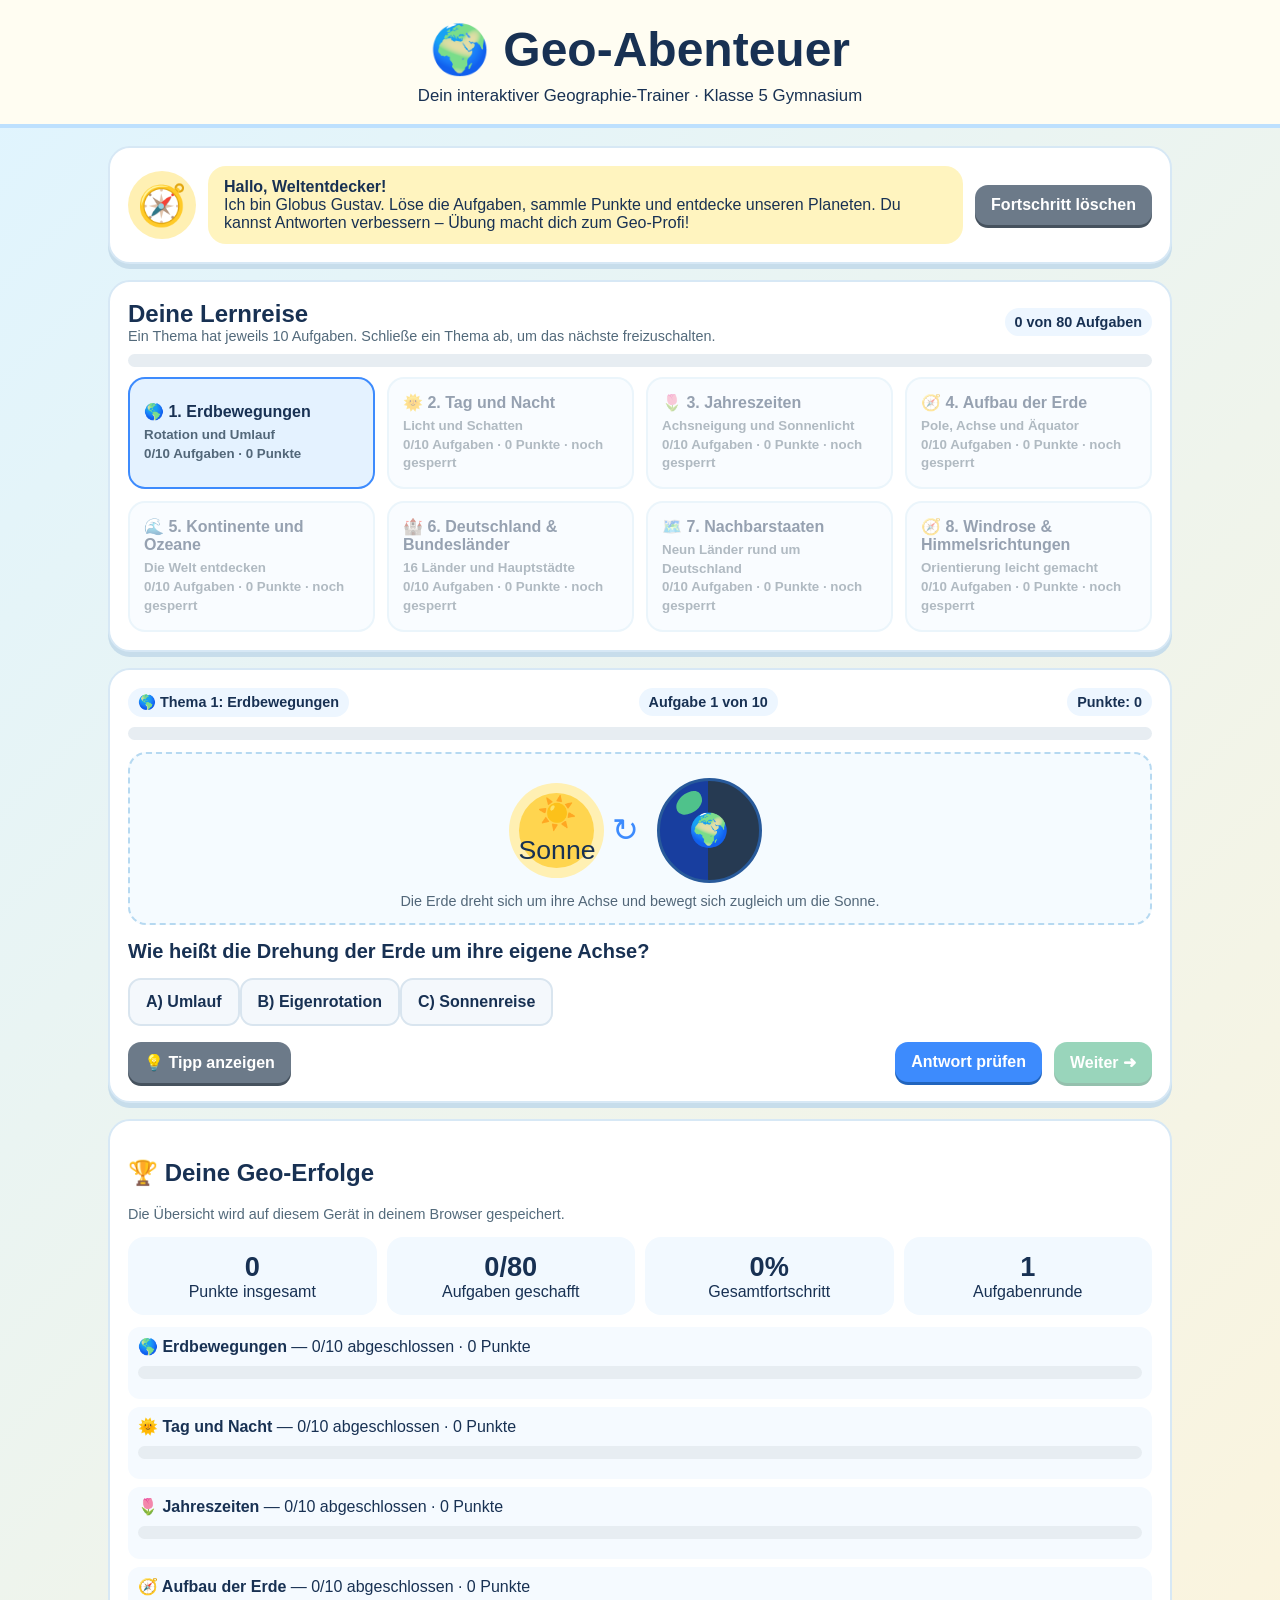
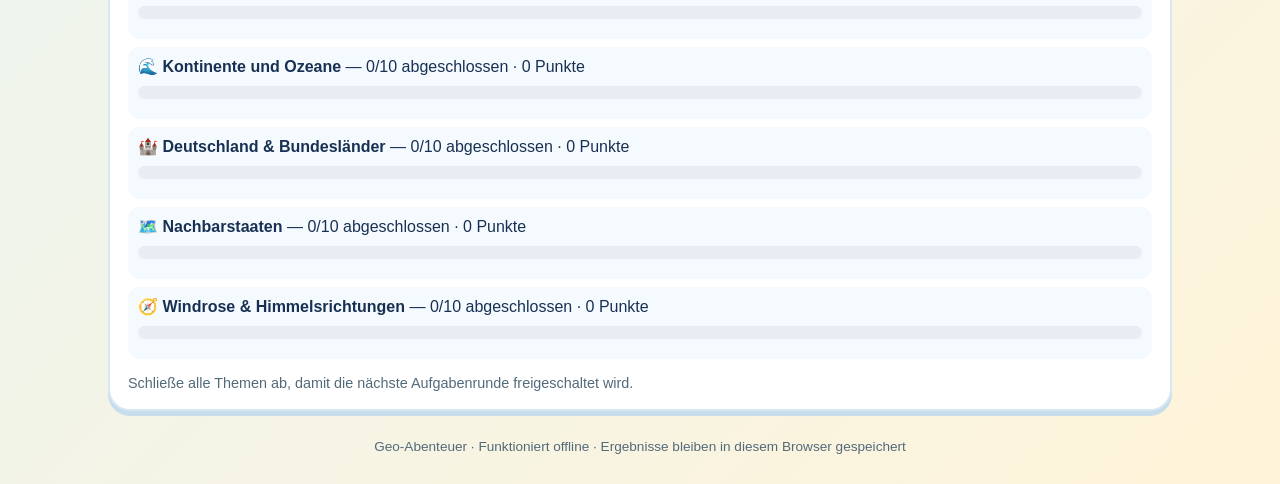
==== index.html @ 1003e249 "Add files via upload" ====
<!DOCTYPE html>
<html lang="de">
<head>
<meta charset="utf-8">
<meta name="viewport" content="width=device-width,initial-scale=1">
<title>Geo-Abenteuer – Klasse 5</title>
<style>
:root{--ink:#183153;--blue:#3d8bfd;--sky:#eaf6ff;--green:#20a46b;--gold:#ffd166;--pink:#ff8fab;--paper:#fffdf6}
*{box-sizing:border-box}body{margin:0;font-family:"Trebuchet MS",Arial,sans-serif;color:var(--ink);background:linear-gradient(135deg,#dff4ff,#fff4d9);min-height:100vh}
header{padding:22px 16px 18px;text-align:center;background:#fffdf2;border-bottom:4px solid #bde0fe}
h1{margin:0;font-size:clamp(1.8rem,4vw,3rem)}header p{margin:8px 0 0;font-size:1.05rem}
.wrap{max-width:1100px;margin:auto;padding:18px}
.panel{background:#fff;border:2px solid #d7e8f5;border-radius:22px;padding:18px;box-shadow:0 5px 0 #c7ddeb;margin-bottom:16px}
.toprow{display:flex;gap:12px;align-items:center;justify-content:space-between;flex-wrap:wrap}
.mascot{font-size:2.5rem;background:#fff0b3;border-radius:50%;width:68px;height:68px;display:grid;place-items:center;flex-shrink:0}
.bubble{background:#fff4bf;border-radius:18px;padding:12px 16px;flex:1;min-width:180px}
button,select,input{font:inherit}button{border:0;border-radius:13px;padding:11px 16px;background:var(--blue);color:white;font-weight:bold;cursor:pointer;box-shadow:0 3px 0 #2164bd;transition:transform .08s}
button:hover{filter:brightness(1.05)}button:active{transform:translateY(2px);box-shadow:0 1px 0 #2164bd}button:disabled{opacity:.45;cursor:not-allowed}
button.secondary{background:#6c7a89;box-shadow:0 3px 0 #46525e}button.green{background:var(--green);box-shadow:0 3px 0 #14764b}button.gold{background:#f2a900;box-shadow:0 3px 0 #b77f00;color:#18243a}
.progressbar{height:13px;background:#e7edf2;border-radius:99px;overflow:hidden;margin:10px 0}.progressbar span{display:block;height:100%;background:linear-gradient(90deg,#22c55e,#8bd450);width:0%;transition:width .25s}
.topics{display:grid;grid-template-columns:repeat(auto-fit,minmax(210px,1fr));gap:12px}
.topic{padding:14px;border-radius:17px;background:#f3faff;border:2px solid #d4eaf8;cursor:pointer;text-align:left;color:var(--ink);box-shadow:none}
.topic.active{border-color:#3d8bfd;background:#e4f2ff}.topic.done{border-color:#55b98a;background:#e9fff3}
.topic strong{display:block;margin-bottom:5px}.topic small{display:block;color:#526779;line-height:1.4}
.quizhead{display:flex;justify-content:space-between;gap:12px;flex-wrap:wrap;align-items:center}
.tag{background:#edf6ff;padding:6px 10px;border-radius:99px;font-size:.9rem;font-weight:bold}
.question{font-size:1.25rem;font-weight:bold;margin:15px 0}
.answers{display:grid;grid-template-columns:repeat(auto-fit,minmax(220px,1fr));gap:10px}
.answer{background:#f4f8fc;border:2px solid #d9e5ef;color:var(--ink);box-shadow:none;text-align:left;min-height:48px}
.answer.chosen{border-color:#3d8bfd;background:#e3f1ff}.answer.correct{border-color:#20a46b;background:#e5fff1}.answer.wrong{border-color:#e76f51;background:#fff0eb}
.feedback{padding:12px 14px;border-radius:14px;margin-top:14px;display:none;line-height:1.45}.feedback.show{display:block}.feedback.good{background:#e6fff0;border:2px solid #8edab0}.feedback.bad{background:#fff0eb;border:2px solid #ffc2b0}
.visual{background:#f5fbff;border:2px dashed #b6d9f1;border-radius:18px;padding:14px;margin:12px 0;text-align:center}
.diagram{display:flex;justify-content:center;align-items:center;gap:18px;flex-wrap:wrap;min-height:125px}
.sun{width:75px;height:75px;border-radius:50%;display:grid;place-items:center;background:#ffd54f;box-shadow:0 0 0 10px #fff0b3;font-size:2rem}
.earth{width:105px;height:105px;border-radius:50%;display:grid;place-items:center;background:linear-gradient(90deg,#183e9f 0 48%,#263a52 49% 100%);color:white;font-size:2rem;position:relative;overflow:hidden;border:3px solid #285a9b}
.earth:after{content:"";position:absolute;left:15px;top:12px;width:28px;height:20px;background:#4fc28b;border-radius:60% 35% 55% 40%;transform:rotate(-25deg)}
.axis{font-size:.9rem;color:#526779}.diagram .arrow{font-size:2rem;color:#3d8bfd}
.windrose{width:210px;height:210px;margin:auto;position:relative;border:3px solid #8bbfe5;border-radius:50%;background:#fff}
.windrose button{position:absolute;width:62px;height:42px;padding:6px;box-shadow:none}.windrose .n{top:4px;left:calc(50% - 31px)}.windrose .s{bottom:4px;left:calc(50% - 31px)}.windrose .e{right:4px;top:calc(50% - 21px)}.windrose .w{left:4px;top:calc(50% - 21px)}.windrose .ne{right:23px;top:24px;background:#f2a900;color:#172a46}.windrose .se{right:23px;bottom:24px;background:#f2a900;color:#172a46}.windrose .sw{left:23px;bottom:24px;background:#f2a900;color:#172a46}.windrose .nw{left:23px;top:24px;background:#f2a900;color:#172a46}
select,input[type=text]{padding:10px;border:2px solid #b8d4e8;border-radius:10px;background:white;max-width:100%}
.mapgrid{display:grid;grid-template-columns:repeat(auto-fit,minmax(130px,1fr));gap:8px;margin-top:12px}
.mapcell{padding:12px;background:#edf7ff;border:2px solid #cce4f6;border-radius:12px;text-align:center}
.smallnote{font-size:.9rem;color:#536a7b}.summarygrid{display:grid;grid-template-columns:repeat(auto-fit,minmax(160px,1fr));gap:10px}.stat{background:#f2f9ff;border-radius:16px;padding:14px;text-align:center}.stat b{font-size:1.7rem;display:block}
footer{text-align:center;padding:12px;color:#536a7b;font-size:.85rem}
@media(max-width:600px){.wrap{padding:10px}.panel{padding:13px}.question{font-size:1.1rem}}
</style>
</head>
<body>
<header><h1>🌍 Geo-Abenteuer</h1><p>Dein interaktiver Geographie-Trainer · Klasse 5 Gymnasium</p></header>
<main class="wrap">
<section class="panel toprow">
 <div class="mascot" aria-hidden="true">🧭</div>
 <div class="bubble"><strong>Hallo, Weltentdecker!</strong><br>Ich bin Globus Gustav. Löse die Aufgaben, sammle Punkte und entdecke unseren Planeten. Du kannst Antworten verbessern – Übung macht dich zum Geo-Profi!</div>
 <button class="secondary" id="resetBtn" title="Alle gespeicherten Ergebnisse löschen">Fortschritt löschen</button>
</section>
<section class="panel">
 <div class="toprow"><div><h2 style="margin:0">Deine Lernreise</h2><div class="smallnote">Ein Thema hat jeweils 10 Aufgaben. Schließe ein Thema ab, um das nächste freizuschalten.</div></div><span class="tag" id="overallTag">0 von 80 Aufgaben</span></div>
 <div class="progressbar"><span id="overallBar"></span></div>
 <div class="topics" id="topics"></div>
</section>
<section class="panel" id="quizPanel">
 <div class="quizhead"><span class="tag" id="topicTag">Thema 1</span><span class="tag" id="countTag">Aufgabe 1 von 10</span><span class="tag" id="scoreTag">Punkte: 0</span></div>
 <div class="progressbar"><span id="topicBar"></span></div>
 <div id="visual" class="visual"></div>
 <div id="question" class="question"></div>
 <div id="answerArea"></div>
 <div id="feedback" class="feedback" role="status" aria-live="polite"></div>
 <div class="toprow" style="margin-top:16px"><button class="secondary" id="hintBtn">💡 Tipp anzeigen</button><span id="hint" class="smallnote"></span><span style="flex:1"></span><button id="checkBtn">Antwort prüfen</button><button class="green" id="nextBtn" disabled>Weiter ➜</button></div>
</section>
<section class="panel" id="summaryPanel">
 <h2>🏆 Deine Geo-Erfolge</h2><p class="smallnote">Die Übersicht wird auf diesem Gerät in deinem Browser gespeichert.</p>
 <div class="summarygrid" id="stats"></div><div id="summaryDetails" style="margin-top:12px"></div>
 <div class="toprow" style="margin-top:16px"><button class="gold" id="newRoundBtn" style="display:none">🔄 Neue Aufgabenrunde</button><span id="roundMessage" class="smallnote"></span></div>
</section>
<footer>Geo-Abenteuer · Funktioniert offline · Ergebnisse bleiben in diesem Browser gespeichert</footer>
</main>
<script>
const topics = [
{title:"Erdbewegungen",icon:"🌎",desc:"Rotation und Umlauf",items:[
["Wie heißt die Drehung der Erde um ihre eigene Achse?","Eigenrotation","Umlauf","Sonnenreise","Eigenrotation","Die Erde dreht sich um ihre eigene Achse. Das nennt man Rotation oder Eigenrotation.","Merke: Die Erde dreht sich wie ein Kreisel."],
["Wie lange dauert eine Erdrotation ungefähr?","24 Stunden","30 Tage","365 Tage","24 Stunden","Eine Drehung dauert ungefähr einen Tag, also 24 Stunden.","Ein Tag entsteht durch eine Drehung."],
["Wie heißt die Bewegung der Erde um die Sonne?","Umlauf","Eigenrotation","Mondrotation","Umlauf","Die Erde umrundet die Sonne auf ihrer Bahn.","Denk an eine Laufbahn um einen Mittelpunkt."],
["Wie lange braucht die Erde für einen Umlauf um die Sonne?","Ein Jahr","Ein Tag","Ein Monat","Ein Jahr","Ein Umlauf dauert ungefähr 365¼ Tage – also ein Jahr.","Ein Jahr hat ungefähr 365 Tage."],
["Welche Bewegung verursacht Tag und Nacht?","Eigenrotation","Umlauf um die Sonne","Die Neigung allein","Eigenrotation","Durch die Drehung wird jede Erdseite einmal zur Sonne und wieder von ihr weg gedreht.","Welche Bewegung bringt verschiedene Orte abwechselnd ins Licht?"],
["Welche Bewegung ist für die Länge eines Jahres wichtig?","Umlauf um die Sonne","Eigenrotation","Die Drehung des Mondes","Umlauf um die Sonne","Ein Jahr ist die Zeit für einen Umlauf der Erde um die Sonne.","Tag = Drehung, Jahr = Umlauf."],
["Die Erde dreht sich um …","ihre eigene Achse","die Sonne als Achse","den Nordpol","ihre eigene Achse","Die Erdachse verläuft gedanklich durch Nordpol und Südpol.","Welche Linie geht durch beide Pole?"],
["Die Erde bewegt sich auf ihrer Bahn um …","die Sonne","den Mond","den Äquator","die Sonne","Die Erde umkreist die Sonne.","Unser Sonnensystem hat die Sonne im Zentrum."],
["Welche Aussage stimmt?","Rotation dauert etwa einen Tag.","Rotation dauert ein Jahr.","Umlauf dauert 24 Stunden.","Rotation dauert etwa einen Tag.","Die Erdrotation dauert ungefähr 24 Stunden.","Ein Tag ist viel kürzer als ein Jahr."],
["Wie nennt man die gedachte Linie durch Nord- und Südpol?","Erdachse","Äquator","Erdumlauf","Erdachse","Die gedachte Drehachse der Erde heißt Erdachse.","Sie verläuft durch beide Pole."]]},
{title:"Tag und Nacht",icon:"🌞",desc:"Licht und Schatten",items:[
["Warum ist es auf der Erde Tag?","Die Sonne beleuchtet diese Erdseite.","Die Erde hört auf, sich zu drehen.","Der Mond leuchtet auf sie.","Die Sonne beleuchtet diese Erdseite.","Die Sonne beleuchtet immer eine Erdhalbkugel; dort ist Tag.","Sonne = Lichtquelle."],
["Warum wird es Nacht?","Der Ort ist von der Sonne abgewandt.","Die Sonne geht wirklich um die Erde.","Die Sonne schaltet sich aus.","Der Ort ist von der Sonne abgewandt.","Durch die Erdrotation dreht sich der Ort auf die Nachtseite.","Die Sonne scheint weiter – nur nicht auf diese Seite."],
["In welche Richtung dreht sich die Erde?","Von Westen nach Osten","Von Osten nach Westen","Von Norden nach Süden","Von Westen nach Osten","Die Erde rotiert von Westen nach Osten. Darum scheint die Sonne im Osten aufzugehen.","Die Sonne scheint am Morgen im Osten zu erscheinen."],
["Wo geht die Sonne scheinbar auf?","Im Osten","Im Westen","Im Süden","Im Osten","Durch die Erdrotation sehen wir die Sonne im Osten aufgehen.","Morgens beginnt der Tag im Osten."],
["Wo geht die Sonne scheinbar unter?","Im Westen","Im Osten","Im Norden","Im Westen","Die Sonne scheint im Westen unterzugehen.","Abends verschwindet sie scheinbar im Westen."],
["Ist überall auf der Erde gleichzeitig Tag?","Nein","Ja","Nur im Sommer","Nein","Eine Erdseite ist beleuchtet, die gegenüberliegende liegt im Dunkeln.","Stell dir eine Kugel mit Licht von einer Seite vor."],
["Was ist die Ursache für den Wechsel von Tag und Nacht?","Die Drehung der Erde","Der Umlauf des Mondes","Die Jahreszeiten","Die Drehung der Erde","Die Erde dreht sich in ungefähr 24 Stunden einmal um ihre Achse.","Das ist die Eigenrotation."],
["Was beleuchtet die Erde?","Die Sonne","Der Mond","Die Sterne allein","Die Sonne","Die Sonne ist unsere wichtigste Lichtquelle.","Ohne Sonnenlicht wäre die Erde dunkel."],
["Wenn bei uns Mittag ist, kann es anderswo …","Nacht sein","überall nur Mittag sein","keine Zeit geben","Nacht sein","Die Erde ist rund und wird nur auf einer Seite direkt von der Sonne beleuchtet.","Auf der anderen Seite ist es dunkel."],
["Warum scheint die Sonne über den Himmel zu wandern?","Weil sich die Erde dreht","Weil sie täglich die Erde umrundet","Weil der Himmel rotiert","Weil sich die Erde dreht","Die scheinbare Bewegung der Sonne entsteht vor allem durch die Erdrotation.","Nicht die Sonne umrundet täglich die Erde."]]},
{title:"Jahreszeiten",icon:"🌷",desc:"Achsneigung und Sonnenlicht",items:[
["Welche vier Jahreszeiten gibt es?","Frühling, Sommer, Herbst, Winter","Regenzeit, Trockenzeit, Nacht, Tag","Morgen, Mittag, Abend, Nacht","Frühling, Sommer, Herbst, Winter","In unseren Breiten unterscheiden wir Frühling, Sommer, Herbst und Winter.","Ordne die vier Jahreszeiten im Jahreslauf."],
["Was ist die wichtigste Ursache für die Jahreszeiten?","Die Neigung der Erdachse und der Umlauf um die Sonne","Die wechselnde Entfernung allein","Die Wolken","Die Neigung der Erdachse und der Umlauf um die Sonne","Die Erdachse ist geneigt. Im Jahreslauf erhalten die Halbkugeln unterschiedlich viel direktes Sonnenlicht.","Achte auf Sonnenstand und Tageslänge."],
["Wenn auf der Nordhalbkugel Sommer ist, ist auf der Südhalbkugel meist …","Winter","auch Sommer","Frühling","Winter","Die Halbkugeln sind im Jahreslauf entgegengesetzt zur Sonne geneigt.","Australien liegt auf der Südhalbkugel."],
["Warum ist es im Sommer oft wärmer?","Die Sonne steht höher und die Tage sind länger.","Die Erde ist immer viel näher an der Sonne.","Die Sonne ist heißer.","Die Sonne steht höher und die Tage sind länger.","Die Sonnenstrahlen treffen steiler auf und erwärmen den Boden stärker.","Steilere Strahlen bündeln Energie auf kleinerer Fläche."],
["Was ist im Winter auf der Nordhalbkugel typisch?","Kurze Tage und tief stehende Sonne","Lange Tage und hoch stehende Sonne","Die Erde hört auf, sich zu drehen","Kurze Tage und tief stehende Sonne","Die Nordhalbkugel ist von der Sonne weg geneigt.","Weniger Tageslicht bedeutet meist weniger Erwärmung."],
["Ist die Erde im Sommer auf der Nordhalbkugel immer am nächsten an der Sonne?","Nein","Ja","Nur nachts","Nein","Die Jahreszeiten entstehen nicht durch die Entfernung zur Sonne.","Die Achsneigung ist entscheidend."],
["Wie heißt die gedachte Linie in der Mitte der Erde?","Äquator","Erdachse","Wendekreis","Äquator","Der Äquator teilt die Erde in Nord- und Südhalbkugel.","Er liegt ungefähr in der Mitte zwischen den Polen."],
["Welche Halbkugel ist im Dezember stärker zur Sonne geneigt?","Südhalbkugel","Nordhalbkugel","Beide gleich stark","Südhalbkugel","Im Dezember ist auf der Südhalbkugel Sommer und auf der Nordhalbkugel Winter.","Denk an Weihnachten in Australien."],
["Warum sind die Tage im Sommer länger?","Die jeweilige Halbkugel ist zur Sonne geneigt.","Die Erde dreht sich im Sommer langsamer.","Die Sonne leuchtet länger.","Die jeweilige Halbkugel ist zur Sonne geneigt.","Der beleuchtete Tagesbogen ist auf dieser Halbkugel länger.","Die Erdrotation bleibt ungefähr gleich schnell."],
["Welche Aussage ist richtig?","Die Erdachse ist geneigt.","Die Erdachse steht senkrecht zur Umlaufbahn.","Jahreszeiten gibt es nur wegen Regen.","Die Erdachse ist geneigt.","Die Neigung der Erdachse beträgt ungefähr 23,5 Grad.","Diese Neigung sorgt für wechselnde Sonneneinstrahlung."]]},
{title:"Aufbau der Erde",icon:"🧭",desc:"Pole, Achse und Äquator",items:[
["Wie heißt die Hälfte nördlich des Äquators?","Nordhalbkugel","Südhalbkugel","Ozeanhalbkugel","Nordhalbkugel","Der Äquator teilt die Erde in eine Nord- und eine Südhalbkugel.","Nord liegt auf der Seite des Nordpols."],
["Wie heißt die Hälfte südlich des Äquators?","Südhalbkugel","Nordhalbkugel","Osthalbkugel","Südhalbkugel","Südlich des Äquators liegt die Südhalbkugel.","Dort liegt zum Beispiel Australien."],
["Wie heißt der nördlichste Punkt der Erde?","Nordpol","Südpol","Äquator","Nordpol","Der Nordpol liegt ganz im Norden der Erdachse.","Der Südpol liegt gegenüber."],
["Wie heißt der südlichste Punkt der Erde?","Südpol","Nordpol","Äquator","Südpol","Der Südpol liegt ganz im Süden.","Er liegt in der Antarktis."],
["Was ist der Äquator?","Eine gedachte Linie um die Mitte der Erde","Eine echte Straße","Die Erdachse","Eine gedachte Linie um die Mitte der Erde","Der Äquator ist eine gedachte Linie, die Nord- und Südhalbkugel trennt.","Er verläuft rund um die Erde."],
["Was ist die Erdachse?","Eine gedachte Linie durch die Pole","Eine Linie um den Äquator","Die Umlaufbahn","Eine gedachte Linie durch die Pole","Die Erde dreht sich um ihre gedachte Achse.","Sie ist auf Globusmodellen oft eingezeichnet."],
["Welche Bezeichnung passt zum Pol oben auf einem üblichen Globus?","Nordpol","Südpol","Äquator","Nordpol","Auf einem üblichen Globus ist der Nordpol oben dargestellt.","Das ist die übliche Kartendarstellung."],
["Der Äquator teilt die Erde in …","Nordhalbkugel und Südhalbkugel","Osten und Westen","Land und Wasser","Nordhalbkugel und Südhalbkugel","Die beiden Hälften heißen Nord- und Südhalbkugel.","Halbkugel bedeutet eine Hälfte der Kugel."],
["Was passiert bei der Erdrotation?","Die Erde dreht sich um ihre Achse.","Die Erde dreht sich um den Äquator.","Die Pole wandern täglich um die Erde.","Die Erde dreht sich um ihre Achse.","Die Erdachse ist die gedachte Linie der Drehung.","Rotation bedeutet Drehung."],
["Welche Linie verbindet Nordpol und Südpol gedanklich durch die Erde?","Erdachse","Äquator","Wendekreis","Erdachse","Die Erdachse verläuft durch beide Pole.","Der Äquator liegt quer dazu."]]},
{title:"Kontinente und Ozeane",icon:"🌊",desc:"Die Welt entdecken",items:[
["Wie viele Kontinente werden in unserem Modell unterschieden?","Sieben","Fünf","Neun","Sieben","Wir unterscheiden hier sieben Kontinente: Europa, Asien, Afrika, Nordamerika, Südamerika, Australien und Antarktika.","Lerne die Namen als Liste."],
["Welcher Kontinent liegt südlich von Europa?","Afrika","Nordamerika","Antarktika","Afrika","Afrika liegt südlich von Europa, getrennt durch das Mittelmeer.","Denk an das Mittelmeer."],
["Welcher Kontinent ist flächenmäßig der größte?","Asien","Europa","Australien","Asien","Asien ist der größte Kontinent.","Er reicht von Westasien bis weit nach Ostasien."],
["Welcher Kontinent liegt am Südpol?","Antarktika","Europa","Afrika","Antarktika","Antarktika umgibt den geografischen Südpol.","Dort ist es sehr kalt."],
["Wie viele Ozeane werden meist unterschieden?","Fünf","Drei","Sieben","Fünf","Pazifik, Atlantik, Indischer, Arktischer und Südlicher Ozean.","Merke dir die fünf Namen."],
["Welcher Ozean liegt zwischen Europa und Nordamerika?","Atlantischer Ozean","Indischer Ozean","Pazifischer Ozean","Atlantischer Ozean","Der Atlantik liegt zwischen Europa/Afrika und Amerika.","Er ist eine wichtige Verbindung zwischen den Kontinenten."],
["Welcher Ozean ist der größte?","Pazifischer Ozean","Arktischer Ozean","Indischer Ozean","Pazifischer Ozean","Der Pazifik ist der größte Ozean.","Er liegt zwischen Asien/Australien und Amerika."],
["Was ist ein Kontinent?","Eine große zusammenhängende Landmasse","Ein sehr tiefer Meeresteil","Ein einzelnes Land","Eine große zusammenhängende Landmasse","Kontinente sind große Landgebiete der Erde.","Ein Kontinent kann viele Länder umfassen."],
["Was ist ein Ozean?","Eine riesige zusammenhängende Meeresfläche","Ein Gebirge","Eine Insel","Eine riesige zusammenhängende Meeresfläche","Ozeane sind die großen Meeresbecken der Erde.","Sie trennen und verbinden Kontinente."],
["Welcher Kontinent liegt östlich von Europa und ist mit ihm verbunden?","Asien","Südamerika","Antarktika","Asien","Europa und Asien bilden zusammen die Landmasse Eurasien.","Die Grenze zwischen Europa und Asien ist teils eine Festlegung."]]},
{title:"Deutschland & Bundesländer",icon:"🏰",desc:"16 Länder und Hauptstädte",items:[
["Wie viele Bundesländer hat Deutschland?","16","9","12","16","Deutschland besteht aus 16 Bundesländern.","Dazu gehören auch drei Stadtstaaten."],
["Was ist die Hauptstadt von Sachsen?","Dresden","Leipzig","Chemnitz","Dresden","Dresden ist die Landeshauptstadt Sachsens.","Leipzig ist die größte Stadt Sachsens, aber nicht die Hauptstadt."],
["Was ist die Hauptstadt von Bayern?","München","Nürnberg","Augsburg","München","München ist die Landeshauptstadt Bayerns.","Bayern liegt im Südosten Deutschlands."],
["Was ist die Hauptstadt von Brandenburg?","Potsdam","Cottbus","Frankfurt (Oder)","Potsdam","Potsdam ist die Landeshauptstadt Brandenburgs und liegt nahe Berlin.","Berlin ist ein eigenes Bundesland."],
["Welches Bundesland hat die Hauptstadt Kiel?","Schleswig-Holstein","Mecklenburg-Vorpommern","Niedersachsen","Schleswig-Holstein","Kiel liegt im Norden an der Ostsee.","Merke: Kiel – Schleswig-Holstein."],
["Welche Stadt ist die Hauptstadt von Thüringen?","Erfurt","Jena","Weimar","Erfurt","Erfurt ist die Landeshauptstadt Thüringens.","Thüringen liegt in der Mitte Deutschlands."],
["Welche Hauptstadt gehört zu Hessen?","Wiesbaden","Frankfurt am Main","Kassel","Wiesbaden","Wiesbaden ist die Landeshauptstadt Hessens.","Frankfurt ist eine große Finanzstadt, aber nicht die Hauptstadt."],
["Welche Stadt ist die Hauptstadt von Mecklenburg-Vorpommern?","Schwerin","Rostock","Stralsund","Schwerin","Schwerin ist die Landeshauptstadt Mecklenburg-Vorpommerns.","Rostock ist eine bekannte Hafenstadt."],
["Welches Bundesland hat die Hauptstadt Mainz?","Rheinland-Pfalz","Saarland","Hessen","Rheinland-Pfalz","Mainz ist die Landeshauptstadt von Rheinland-Pfalz.","Mainz liegt am Rhein."],
["Welche Hauptstadt gehört zu Baden-Württemberg?","Stuttgart","Karlsruhe","Mannheim","Stuttgart","Stuttgart ist die Landeshauptstadt Baden-Württembergs.","Das Bundesland liegt im Südwesten."]]},
{title:"Nachbarstaaten",icon:"🗺️",desc:"Neun Länder rund um Deutschland",items:[
["Wie viele Nachbarstaaten hat Deutschland?","Neun","Sieben","Elf","Neun","Deutschland grenzt an neun Staaten.","Zähle sie auf einer Karte rundherum."],
["Welcher Nachbarstaat liegt nördlich von Deutschland?","Dänemark","Österreich","Schweiz","Dänemark","Dänemark liegt nördlich von Schleswig-Holstein.","Es ist Deutschlands einziger nördlicher Landnachbar."],
["Welcher Nachbarstaat liegt östlich von Deutschland?","Polen","Frankreich","Belgien","Polen","Polen grenzt im Osten an Deutschland.","Die Oder bildet teilweise die Grenze."],
["Welcher Nachbarstaat liegt südöstlich von Deutschland?","Tschechien","Niederlande","Luxemburg","Tschechien","Tschechien liegt südöstlich von Deutschland.","Es grenzt unter anderem an Sachsen und Bayern."],
["Welcher Staat liegt südlich von Deutschland?","Österreich","Dänemark","Niederlande","Österreich","Österreich liegt südlich von Deutschland.","Auch die Schweiz liegt im Süden."],
["Welcher Nachbarstaat liegt westlich von Deutschland?","Frankreich","Polen","Tschechien","Frankreich","Frankreich liegt westlich beziehungsweise südwestlich von Deutschland.","Es grenzt unter anderem an das Saarland und Rheinland-Pfalz."],
["Welcher Staat grenzt im Westen an Deutschland und heißt wie seine Hauptstadt?","Luxemburg","Belgien","Dänemark","Luxemburg","Das Land Luxemburg grenzt im Westen an Deutschland.","Ein kleines Nachbarland."],
["Welcher Staat liegt zwischen Deutschland und Frankreich im Westen?","Belgien","Polen","Österreich","Belgien","Belgien liegt westlich von Deutschland und nördlich von Frankreich.","Die Niederlande liegen ebenfalls im Westen."],
["Welcher Nachbarstaat liegt im Nordwesten?","Niederlande","Österreich","Polen","Niederlande","Die Niederlande liegen nordwestlich von Deutschland.","Sie grenzen an Nordrhein-Westfalen und Niedersachsen."],
["Welcher Staat liegt südlich von Bayern und Baden-Württemberg?","Schweiz","Dänemark","Polen","Schweiz","Die Schweiz liegt südlich von Deutschland.","Sie grenzt an Baden-Württemberg und Bayern."]]},
{title:"Windrose & Himmelsrichtungen",icon:"🧭",desc:"Orientierung leicht gemacht",items:[
["Welche Himmelsrichtung liegt oben auf einer üblichen Karte?","Norden","Süden","Westen","Norden","Karten sind meist so ausgerichtet, dass Norden oben liegt.","Oben = Norden, wenn nichts anderes angegeben ist."],
["Welche Richtung liegt rechts auf einer üblichen Karte?","Osten","Westen","Süden","Osten","Wenn Norden oben ist, liegt Osten rechts.","Merke: N oben, O rechts."],
["Welche Richtung liegt links auf einer üblichen Karte?","Westen","Osten","Norden","Westen","Westen liegt links, wenn Norden oben ist.","W steht links."],
["Welche Richtung liegt gegenüber von Norden?","Süden","Osten","Nordosten","Süden","Norden und Süden liegen einander gegenüber.","Sie bilden eine Nord-Süd-Linie."],
["Welche Richtung liegt zwischen Norden und Osten?","Nordosten","Südosten","Nordwesten","Nordosten","Nordosten liegt genau zwischen Norden und Osten.","Die Zwischenrichtungen liegen diagonal."],
["Welche Richtung liegt zwischen Süden und Westen?","Südwesten","Südosten","Nordwesten","Südwesten","Südwesten liegt zwischen Süden und Westen.","Süd + West = Südwest."],
["Wenn du nach Osten schaust, liegt Norden …","links","rechts","hinter dir","links","Drehst du dich nach Osten, zeigt deine linke Seite nach Norden.","Probiere es mit deinem Körper aus."],
["Welche Richtung liegt zwischen Osten und Süden?","Südosten","Nordosten","Südwesten","Südosten","Südosten liegt diagonal zwischen Osten und Süden.","O + S = SO."],
["Welche Abkürzung steht für Nordwesten?","NW","NO","SW","NW","NW bedeutet Nordwesten.","N steht für Nord, W für West."],
["Ein Ort liegt südlich von dir. In welche Richtung musst du gehen?","Nach Süden","Nach Norden","Nach Westen","Nach Süden","Südlich bedeutet in Richtung Süden.","Auf einer normalen Karte ist Süden unten."]]}
];
let state={round:1,active:0,progress:topics.map(()=>({done:0,score:0,answers:[]})),questionOrder:topics.map(t=>t.items.map((_,i)=>i)),current:0,selected:null,checked:false};
const $=id=>document.getElementById(id);
function save(){try{localStorage.setItem("geoAbenteuerV1",JSON.stringify(state))}catch(e){}}
function load(){try{const s=JSON.parse(localStorage.getItem("geoAbenteuerV1"));if(s&&s.progress&&s.progress.length===topics.length)state=s}catch(e){}}
function unlocked(i){return i===0||state.progress[i-1].done>=10}
function renderTopics(){
 const el=$("topics");el.innerHTML="";
 topics.forEach((t,i)=>{let p=state.progress[i],b=document.createElement("button");b.className="topic"+(i===state.active?" active":"")+(p.done>=10?" done":"");b.disabled=!unlocked(i);b.innerHTML=`<strong>${t.icon} ${i+1}. ${t.title} ${p.done>=10?"✅":""}</strong><small>${t.desc}</small><small>${p.done}/10 Aufgaben · ${p.score} Punkte ${!unlocked(i)?"· noch gesperrt":""}</small>`;b.onclick=()=>{state.active=i;state.current=Math.min(state.progress[i].done,9);state.selected=null;state.checked=false;render()};el.appendChild(b)});
}
function currentQ(){let t=topics[state.active],idx=state.questionOrder[state.active][state.current];return t.items[idx]}
function visualFor(i){
 if(i===0)return `<div class="diagram"><div class="sun">☀️<br><small>Sonne</small></div><div class="arrow">↻</div><div class="earth">🌍</div></div><div class="axis">Die Erde dreht sich um ihre Achse und bewegt sich zugleich um die Sonne.</div>`;
 if(i===1)return `<div class="diagram"><div class="sun">☀️</div><div class="arrow">☀️ ➜</div><div class="earth">🌍</div></div><div class="axis">Eine Seite ist beleuchtet, die andere liegt im Schatten.</div>`;
 if(i===2)return `<div class="diagram"><div class="sun">☀️</div><div class="arrow">↗</div><div class="earth" style="transform:rotate(23deg)">🌍</div></div><div class="axis">Die Erdachse ist geneigt. Im Jahreslauf ändern sich Sonnenstand und Tageslänge.</div>`;
 if(i===3)return `<div class="diagram"><div class="earth">🌍</div></div><div class="axis">Nordpol · Erdachse · Äquator · Südpol</div>`;
 if(i===7)return `<div class="windrose"><button class="n" onclick="rose('N')">N</button><button class="ne" onclick="rose('NO')">NO</button><button class="e" onclick="rose('O')">O</button><button class="se" onclick="rose('SO')">SO</button><button class="s" onclick="rose('S')">S</button><button class="sw" onclick="rose('SW')">SW</button><button class="w" onclick="rose('W')">W</button><button class="nw" onclick="rose('NW')">NW</button></div><div class="axis">Klicke eine Richtung an, um sie in einer kleinen Übung zu erkennen.</div>`;
 if(i===4)return `<div style="font-size:2.5rem">🌍 🧩 🌊</div><div class="axis">Kontinente sind große Landmassen, Ozeane sind riesige Meeresflächen.</div>`;
 if(i===5)return `<div style="font-size:2.5rem">🇩🇪 🏙️ 🏞️</div><div class="axis">Deutschland besteht aus 16 Bundesländern. Jedes hat eine Landeshauptstadt.</div>`;
 if(i===6)return `<div style="font-size:2.5rem">🇩🇪 ↔ 🇩🇰 🇵🇱 🇨🇿 🇦🇹 🇨🇭 🇫🇷 🇱🇺 🇧🇪 🇳🇱</div><div class="axis">Deutschland hat neun Nachbarstaaten.</div>`;
 return `<div style="font-size:2.5rem">🧭 N · O · S · W</div><div class="axis">Die Windrose zeigt die vier Hauptrichtungen und vier Zwischenrichtungen.</div>`;
}
window.rose=function(v){$("hint").textContent="Du hast "+({N:"Norden",NO:"Nordosten",O:"Osten",SO:"Südosten",S:"Süden",SW:"Südwesten",W:"Westen",NW:"Nordwesten"}[v])+" angeklickt. Schau, wo die Richtung auf der Windrose liegt!";};
function renderQuestion(){
 let i=state.active,t=topics[i],q=currentQ(),p=state.progress[i];$("topicTag").textContent=`${t.icon} Thema ${i+1}: ${t.title}`;$("countTag").textContent=`Aufgabe ${state.current+1} von 10`;$("scoreTag").textContent=`Punkte: ${p.score}`;$("topicBar").style.width=(p.done*10)+"%";$("visual").innerHTML=visualFor(i);$("question").textContent=q[0];$("feedback").className="feedback";$("feedback").textContent="";$("hint").textContent="";$("checkBtn").disabled=false;$("nextBtn").disabled=true;
 const area=$("answerArea");area.innerHTML="";state.selected=null;state.checked=false;
 let opts=[q[1],q[2],q[3]].sort(()=>Math.random()-.5);
 opts.forEach((a,j)=>{let b=document.createElement("button");b.className="answer";b.textContent=String.fromCharCode(65+j)+") "+a;b.onclick=()=>{if(state.checked)return;state.selected=a;[...area.children].forEach(x=>x.classList.remove("chosen"));b.classList.add("chosen")};area.appendChild(b)});
}
function renderSummary(){
 let done=state.progress.reduce((a,p)=>a+p.done,0),score=state.progress.reduce((a,p)=>a+p.score,0);$("overallTag").textContent=`${done} von ${topics.length*10} Aufgaben`; $("overallBar").style.width=(done/(topics.length*10)*100)+"%";
 $("stats").innerHTML=`<div class="stat"><b>${score}</b>Punkte insgesamt</div><div class="stat"><b>${done}/${topics.length*10}</b>Aufgaben geschafft</div><div class="stat"><b>${Math.round(done/(topics.length*10)*100)}%</b>Gesamtfortschritt</div><div class="stat"><b>${state.round}</b>Aufgabenrunde</div>`;
 $("summaryDetails").innerHTML=topics.map((t,i)=>`<div style="margin:8px 0;padding:10px;border-radius:12px;background:#f5faff"><strong>${t.icon} ${t.title}</strong> — ${state.progress[i].done}/10 abgeschlossen · ${state.progress[i].score} Punkte<div class="progressbar"><span style="width:${state.progress[i].done*10}%"></span></div></div>`).join("");
 const all=state.progress.every(p=>p.done>=10);$("newRoundBtn").style.display=all?"inline-block":"none";$("roundMessage").textContent=all?"Fantastisch! Du hast alle Themen abgeschlossen. Jetzt kannst du eine neue Runde starten.":"Schließe alle Themen ab, damit die nächste Aufgabenrunde freigeschaltet wird.";
}
function render(){renderTopics();renderQuestion();renderSummary();save()}
$("hintBtn").onclick=()=>{$("hint").textContent=currentQ()[6]};
$("checkBtn").onclick=()=>{
 if(state.selected===null){$("feedback").className="feedback show bad";$("feedback").textContent="Wähle zuerst eine Antwort aus.";return}
 const q=currentQ(),right=state.selected===q[4],fb=$("feedback");
 state.checked=true;$("checkBtn").disabled=true;$("nextBtn").disabled=false;
 [...$("answerArea").children].forEach(b=>{let val=b.textContent.slice(3);if(val===q[4])b.classList.add("correct");else if(val===state.selected&&!right)b.classList.add("wrong")});
 if(right){fb.className="feedback show good";fb.innerHTML="🎉 <strong>Richtig!</strong> "+q[5];let p=state.progress[state.active];if(!p.answers[state.current]){p.score+=1;p.done=Math.max(p.done,state.current+1);p.answers[state.current]=true}}
 else{fb.className="feedback show bad";fb.innerHTML="Fast! Versuche es noch einmal. Tipp: "+q[6];state.checked=false;$("checkBtn").disabled=false;$("checkBtn").textContent="Erneut prüfen";$("nextBtn").disabled=true}
 renderTopics();renderSummary();$("scoreTag").textContent=`Punkte: ${state.progress[state.active].score}`;save();
};
$("nextBtn").onclick=()=>{
 let p=state.progress[state.active];
 if(!p.answers[state.current]){ // allow retry before advancing
   if(!state.checked){return}
   if(state.selected!==currentQ()[4]){state.checked=false;renderQuestion();return}
 }
 if(state.current<9)state.current++;
 else if(p.done>=10&&state.active<topics.length-1&&unlocked(state.active+1)){state.active++;state.current=0}
 else if(p.done<10){$("feedback").className="feedback show bad";$("feedback").textContent="Beantworte diese Aufgabe richtig, bevor du weitergehst.";return}
 state.selected=null;state.checked=false;render();
};
$("newRoundBtn").onclick=()=>{if(!state.progress.every(p=>p.done>=10))return;state.round++;state.progress=topics.map(()=>({done:0,score:0,answers:[]}));state.questionOrder=topics.map(t=>t.items.map((_,i)=>i).sort(()=>Math.random()-.5));state.active=0;state.current=0;state.selected=null;state.checked=false;render()};
$("resetBtn").onclick=()=>{if(confirm("Möchtest du wirklich alle gespeicherten Ergebnisse löschen?")){localStorage.removeItem("geoAbenteuerV1");state={round:1,active:0,progress:topics.map(()=>({done:0,score:0,answers:[]})),questionOrder:topics.map(t=>t.items.map((_,i)=>i)),current:0,selected:null,checked:false};render()}};
load();render();
</script>
</body>
</html>
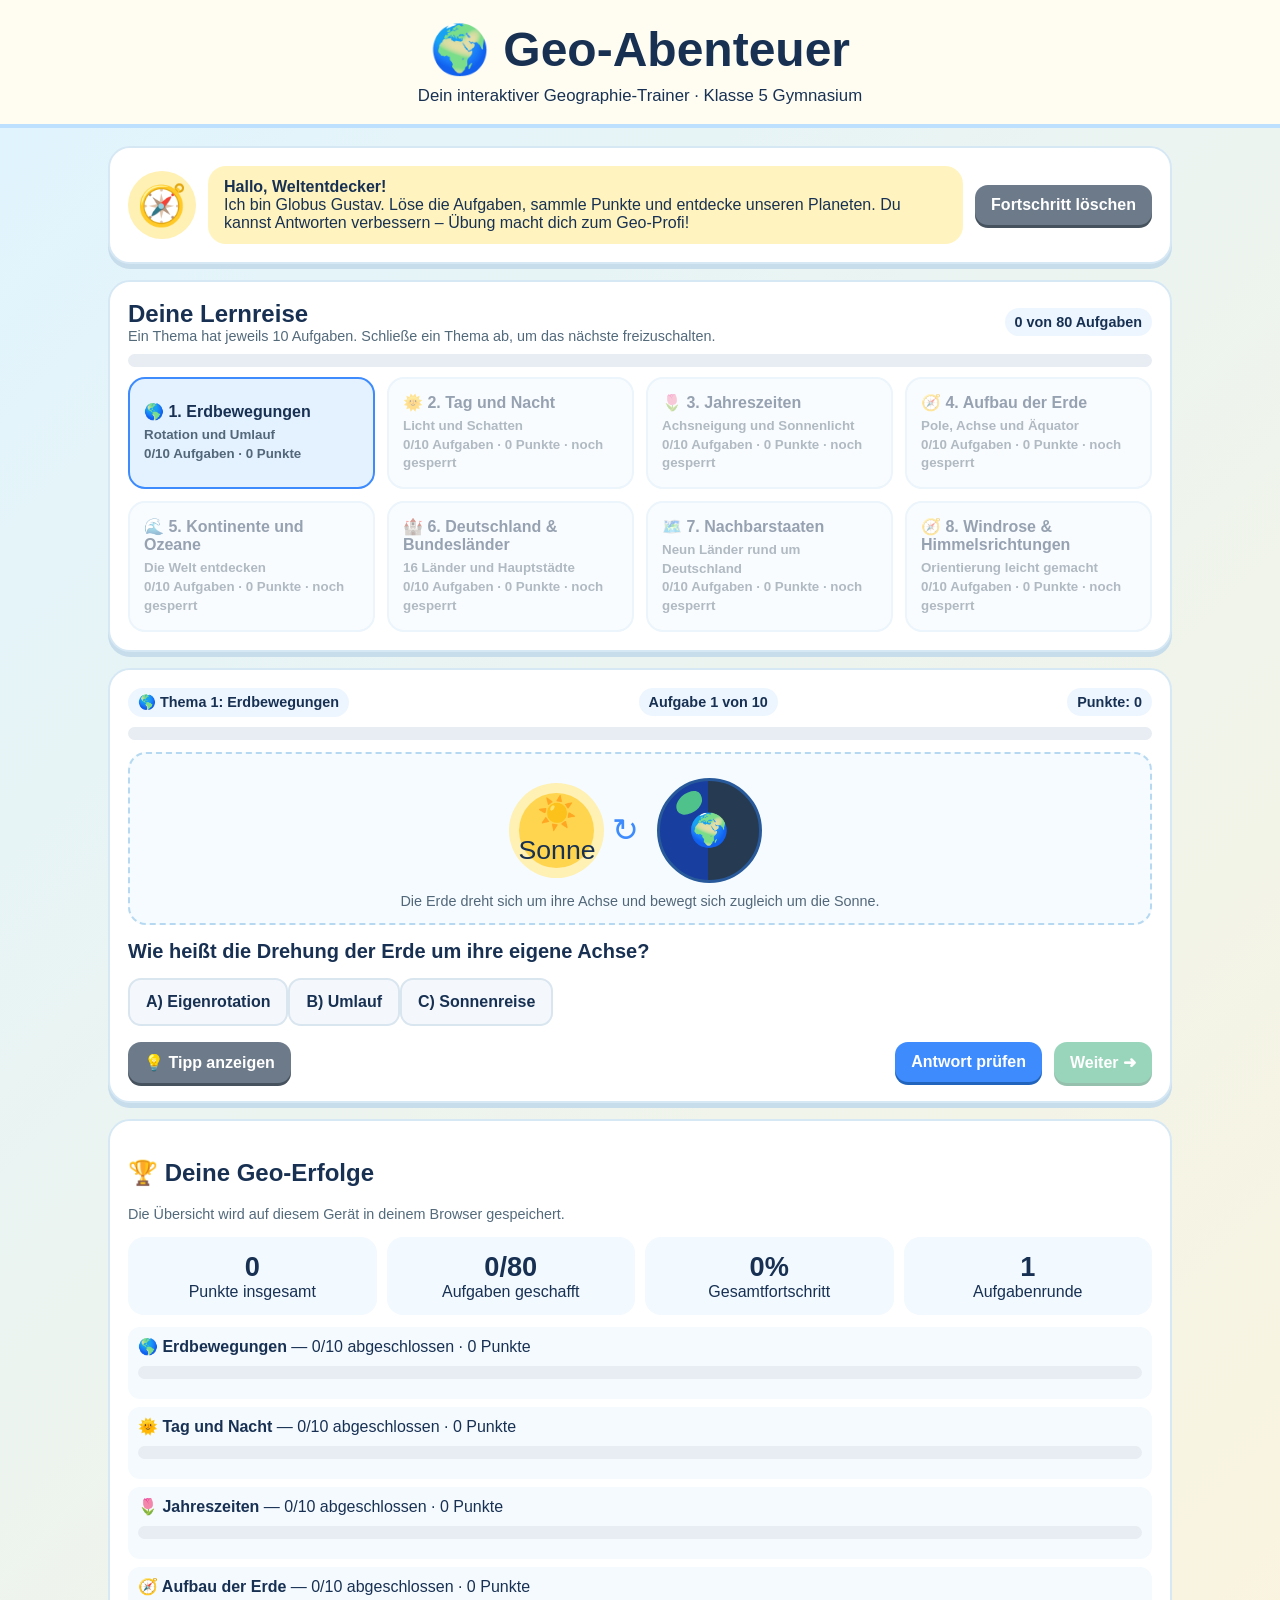
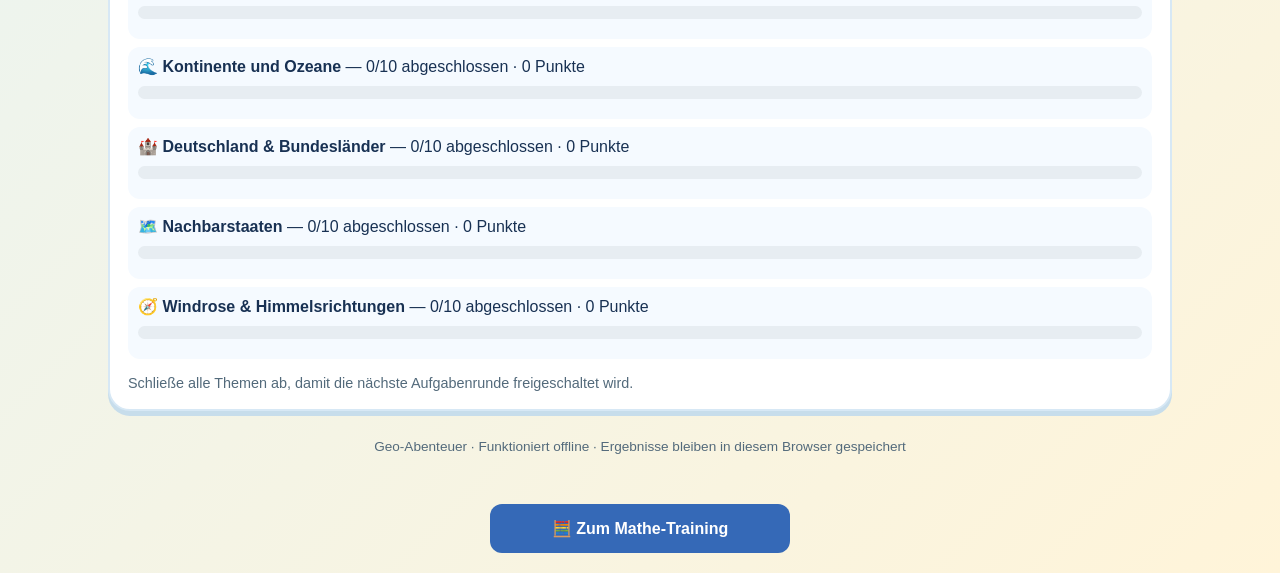
==== commit 5ca9e774: "Add link to Math training page in index.html" ====
--- a/index.html
+++ b/index.html
@@ -226,4 +226,5 @@
 load();render();
 </script>
 </body>
-</html>+ <a href="index2.html" style="display:block;max-width:300px;margin:20px auto;padding:15px;background:#3569b7;color:white;text-align:center;text-decoration:none;border-radius:12px;font-weight:bold;">🧮 Zum Mathe-Training</a>
+</html>
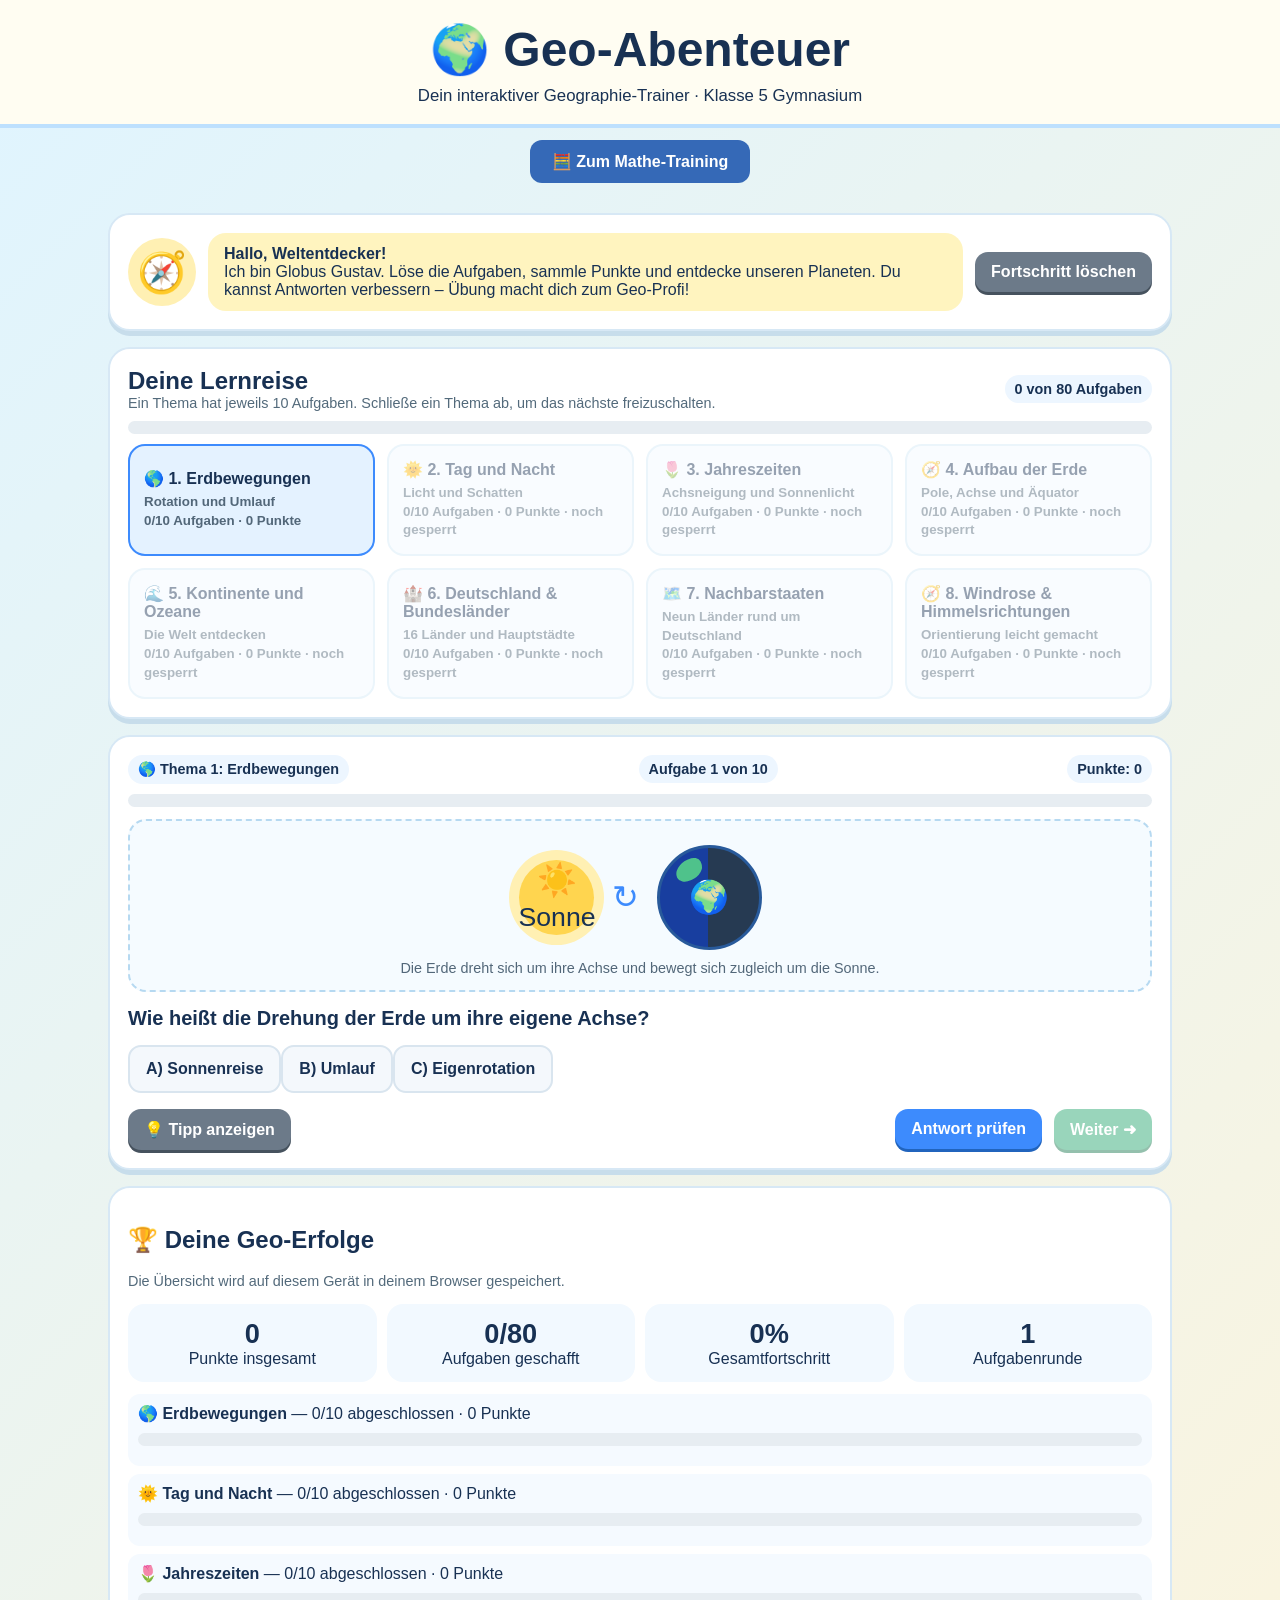
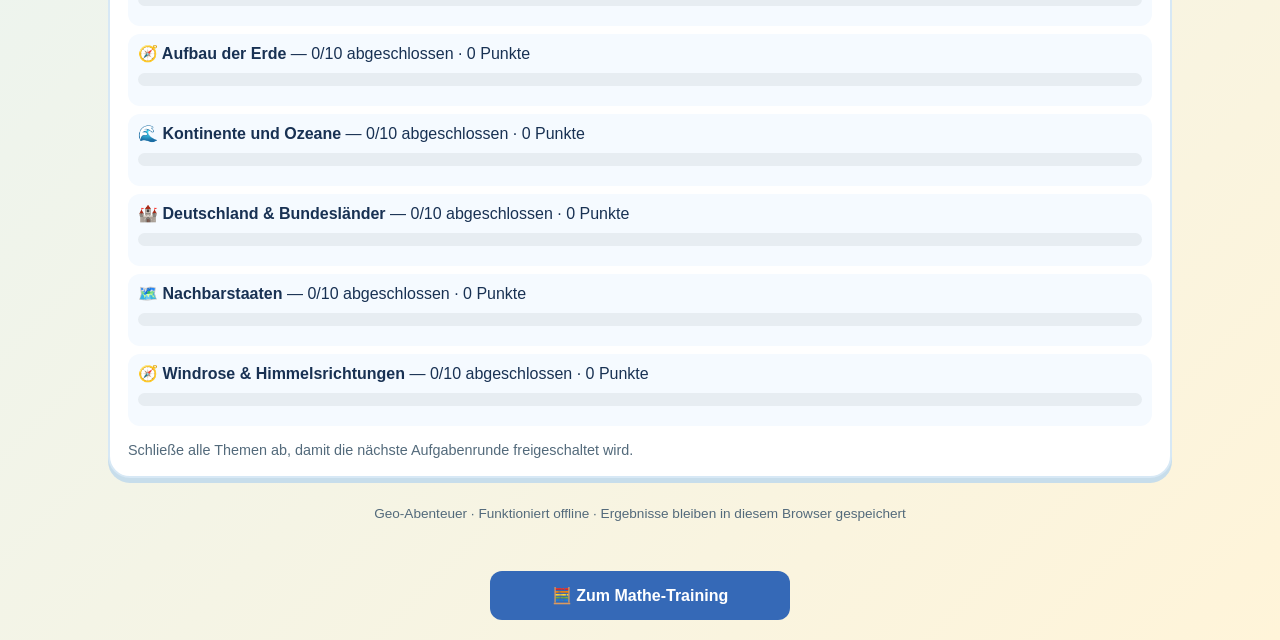
==== commit d045d41a: "Add link to math training in index.html" ====
--- a/index.html
+++ b/index.html
@@ -47,6 +47,9 @@
 </head>
 <body>
 <header><h1>🌍 Geo-Abenteuer</h1><p>Dein interaktiver Geographie-Trainer · Klasse 5 Gymnasium</p></header>
+ <div style="text-align:center;padding:12px;">
+  <a href="index2.html" style="display:inline-block;background:#3569b7;color:white;padding:12px 22px;border-radius:12px;text-decoration:none;font-weight:bold;">🧮 Zum Mathe-Training</a>
+</div>
 <main class="wrap">
 <section class="panel toprow">
  <div class="mascot" aria-hidden="true">🧭</div>
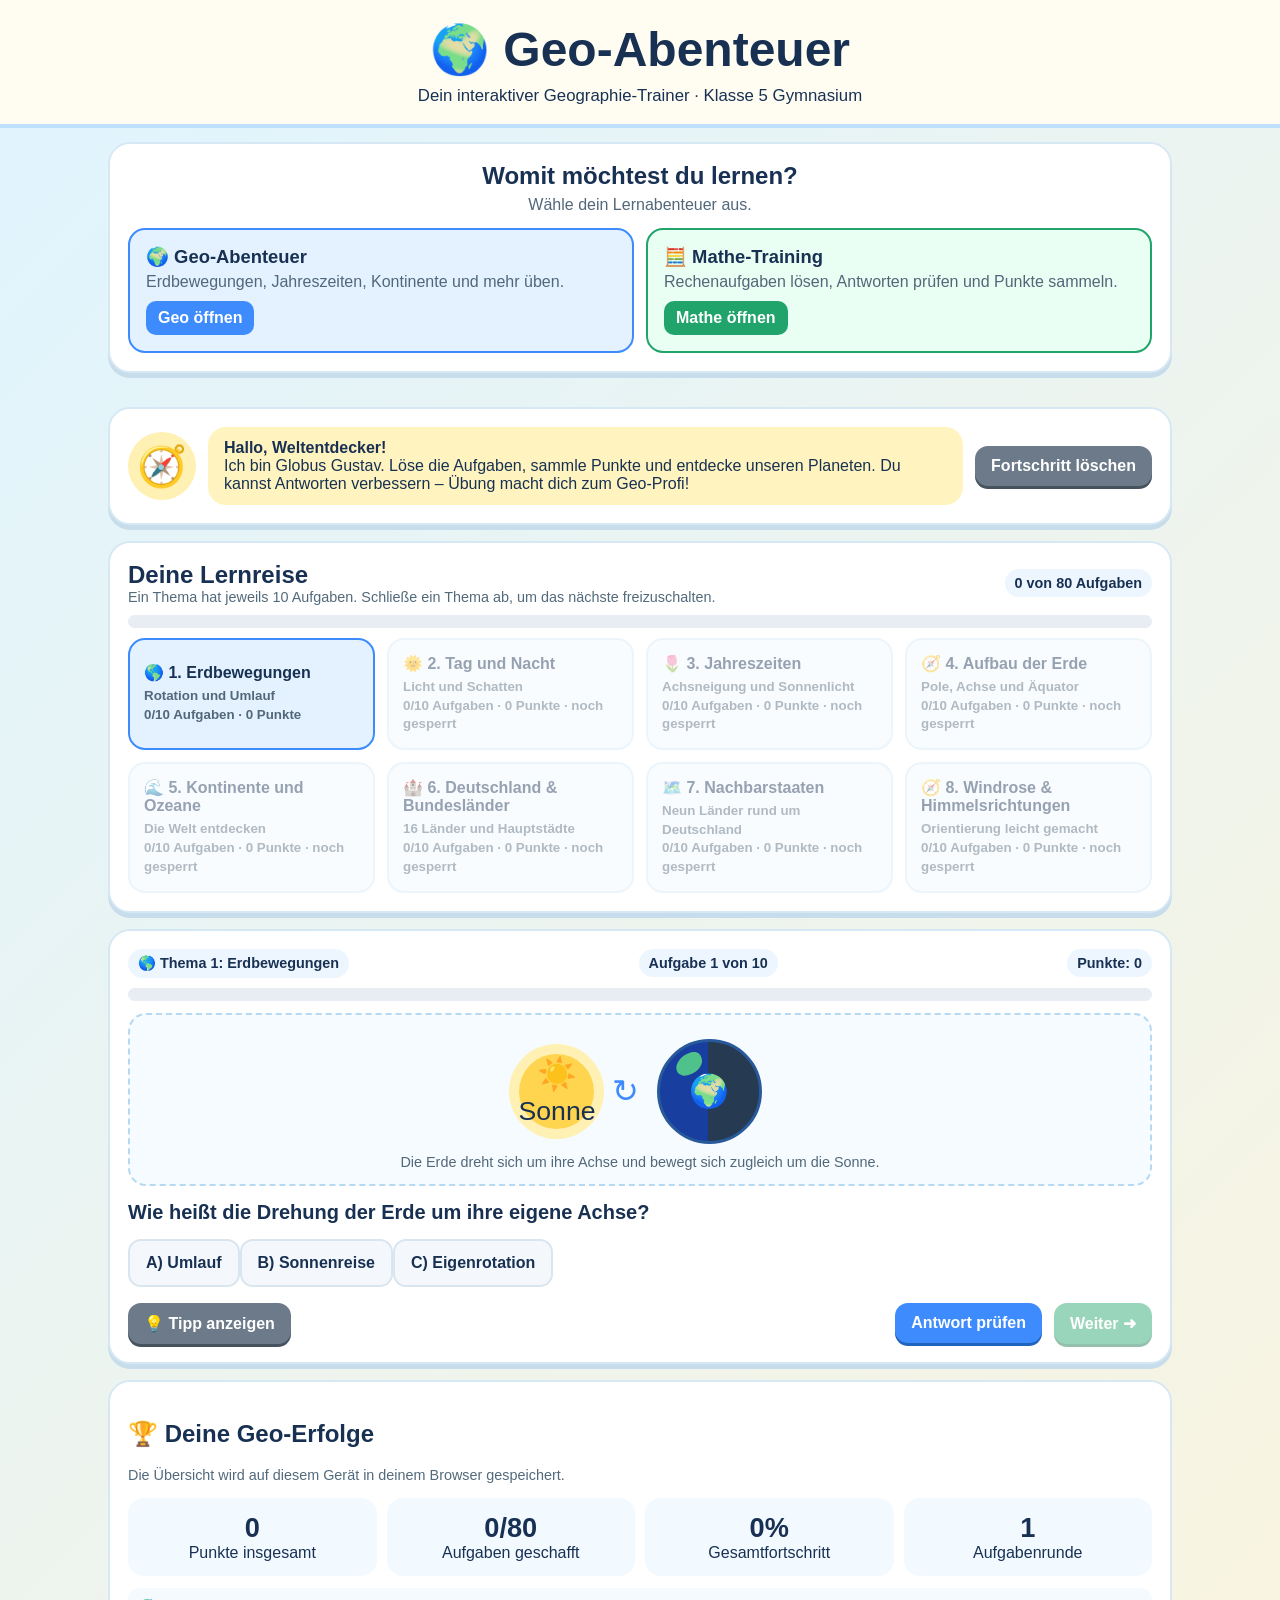
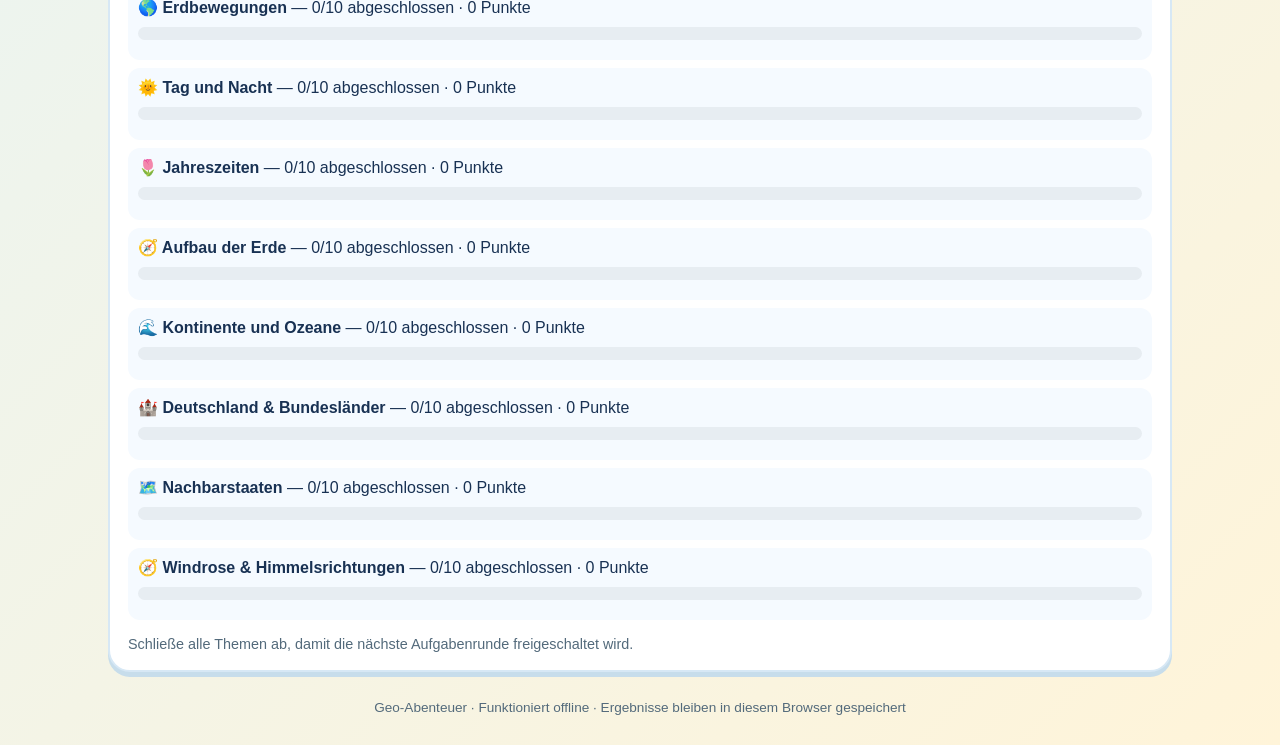
==== commit a1d717ac: "Add files via upload" ====
--- a/index.html
+++ b/index.html
@@ -47,9 +47,24 @@
 </head>
 <body>
 <header><h1>🌍 Geo-Abenteuer</h1><p>Dein interaktiver Geographie-Trainer · Klasse 5 Gymnasium</p></header>
- <div style="text-align:center;padding:12px;">
-  <a href="index2.html" style="display:inline-block;background:#3569b7;color:white;padding:12px 22px;border-radius:12px;text-decoration:none;font-weight:bold;">🧮 Zum Mathe-Training</a>
-</div>
+ <section class="wrap" aria-label="Lernprogramme" style="padding-top:14px;padding-bottom:0">
+ <div class="panel">
+  <h2 style="margin:0 0 6px;text-align:center">Womit möchtest du lernen?</h2>
+  <p style="text-align:center;margin:0 0 14px;color:#526779">Wähle dein Lernabenteuer aus.</p>
+  <div class="topics">
+   <a href="index.html" style="display:block;padding:16px;border-radius:17px;background:#e4f2ff;border:2px solid #3d8bfd;color:#183153;text-decoration:none">
+    <strong style="display:block;font-size:1.15rem;margin-bottom:5px">🌍 Geo-Abenteuer</strong>
+    <span style="display:block;color:#526779">Erdbewegungen, Jahreszeiten, Kontinente und mehr üben.</span>
+    <span style="display:inline-block;margin-top:10px;padding:8px 12px;border-radius:10px;background:#3d8bfd;color:white;font-weight:bold">Geo öffnen</span>
+   </a>
+   <a href="index2.html" style="display:block;padding:16px;border-radius:17px;background:#e9fff3;border:2px solid #20a46b;color:#183153;text-decoration:none">
+    <strong style="display:block;font-size:1.15rem;margin-bottom:5px">🧮 Mathe-Training</strong>
+    <span style="display:block;color:#526779">Rechenaufgaben lösen, Antworten prüfen und Punkte sammeln.</span>
+    <span style="display:inline-block;margin-top:10px;padding:8px 12px;border-radius:10px;background:#20a46b;color:white;font-weight:bold">Mathe öffnen</span>
+   </a>
+  </div>
+ </div>
+</section>
 <main class="wrap">
 <section class="panel toprow">
  <div class="mascot" aria-hidden="true">🧭</div>
@@ -229,5 +244,4 @@
 load();render();
 </script>
 </body>
- <a href="index2.html" style="display:block;max-width:300px;margin:20px auto;padding:15px;background:#3569b7;color:white;text-align:center;text-decoration:none;border-radius:12px;font-weight:bold;">🧮 Zum Mathe-Training</a>
 </html>
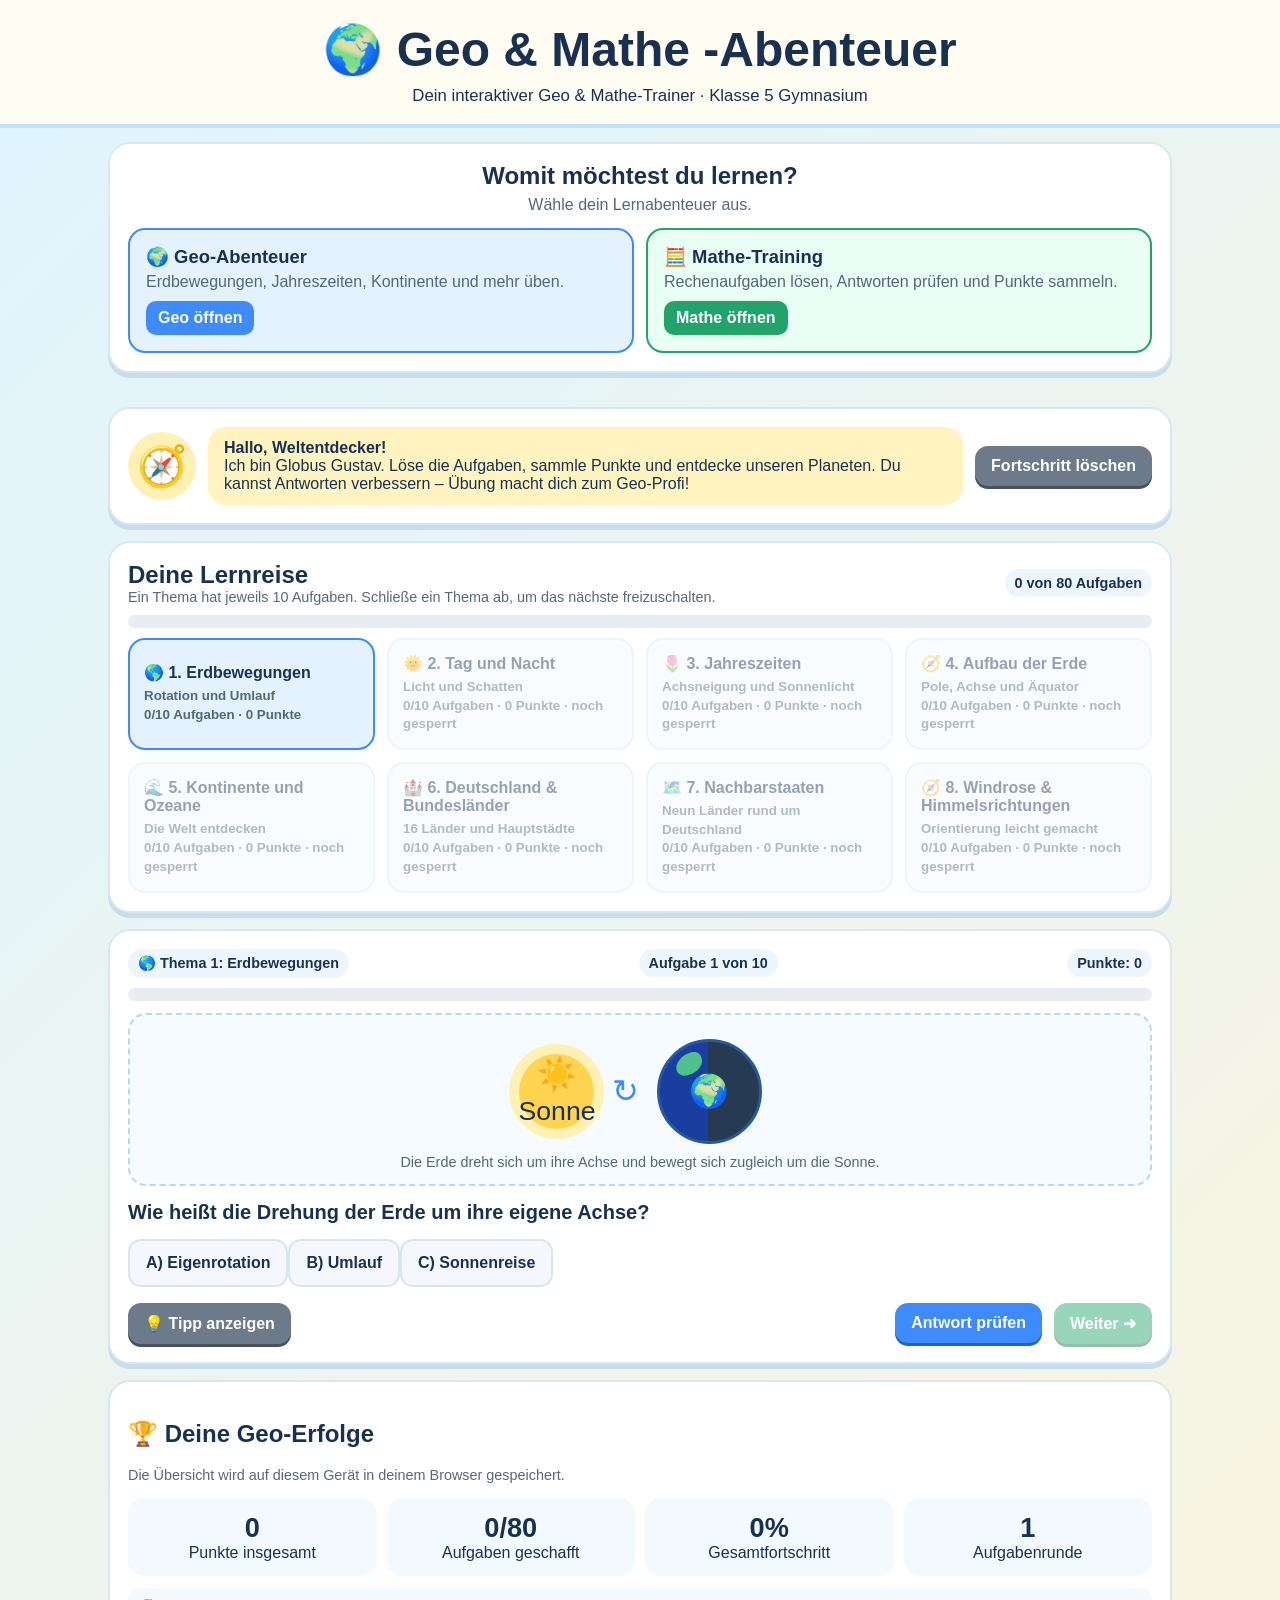
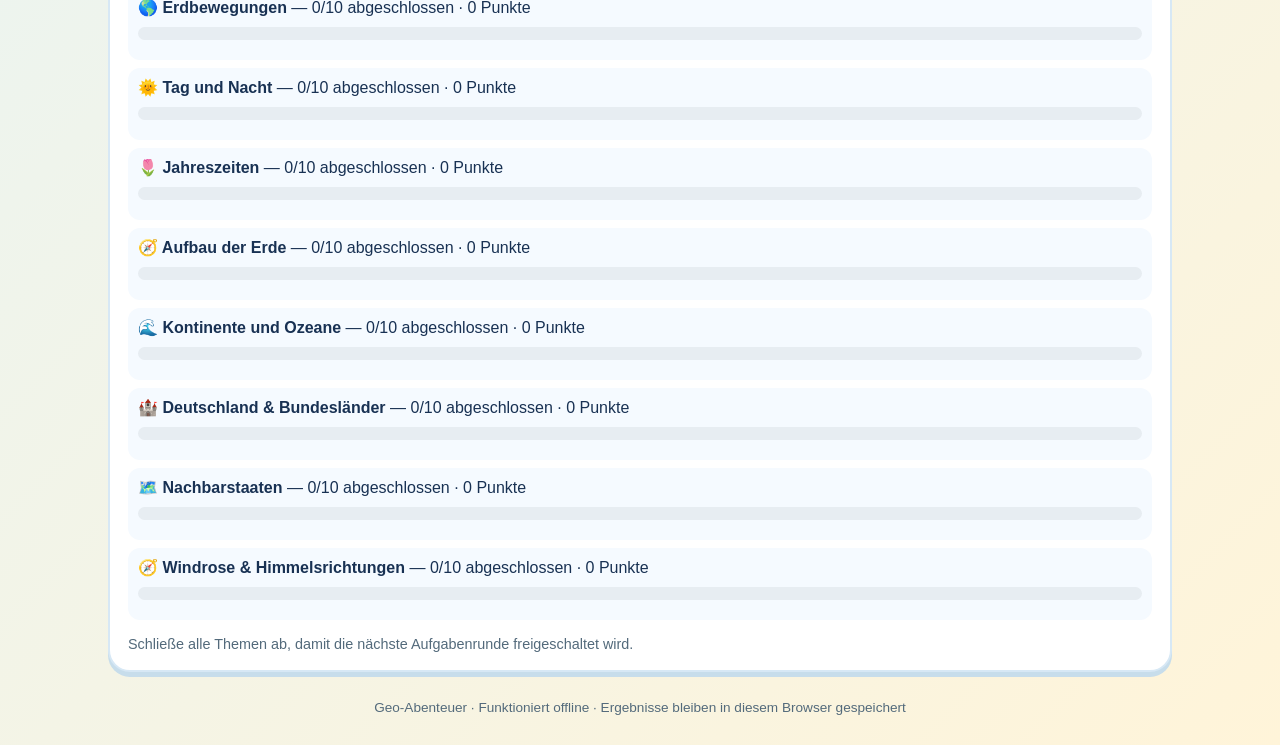
==== commit 5ad5fdeb: "Update header title and description for Geo & Mathe" ====
--- a/index.html
+++ b/index.html
@@ -46,7 +46,7 @@
 </style>
 </head>
 <body>
-<header><h1>🌍 Geo-Abenteuer</h1><p>Dein interaktiver Geographie-Trainer · Klasse 5 Gymnasium</p></header>
+<header><h1>🌍 Geo & Mathe -Abenteuer</h1><p>Dein interaktiver Geo & Mathe-Trainer · Klasse 5 Gymnasium</p></header>
  <section class="wrap" aria-label="Lernprogramme" style="padding-top:14px;padding-bottom:0">
  <div class="panel">
   <h2 style="margin:0 0 6px;text-align:center">Womit möchtest du lernen?</h2>
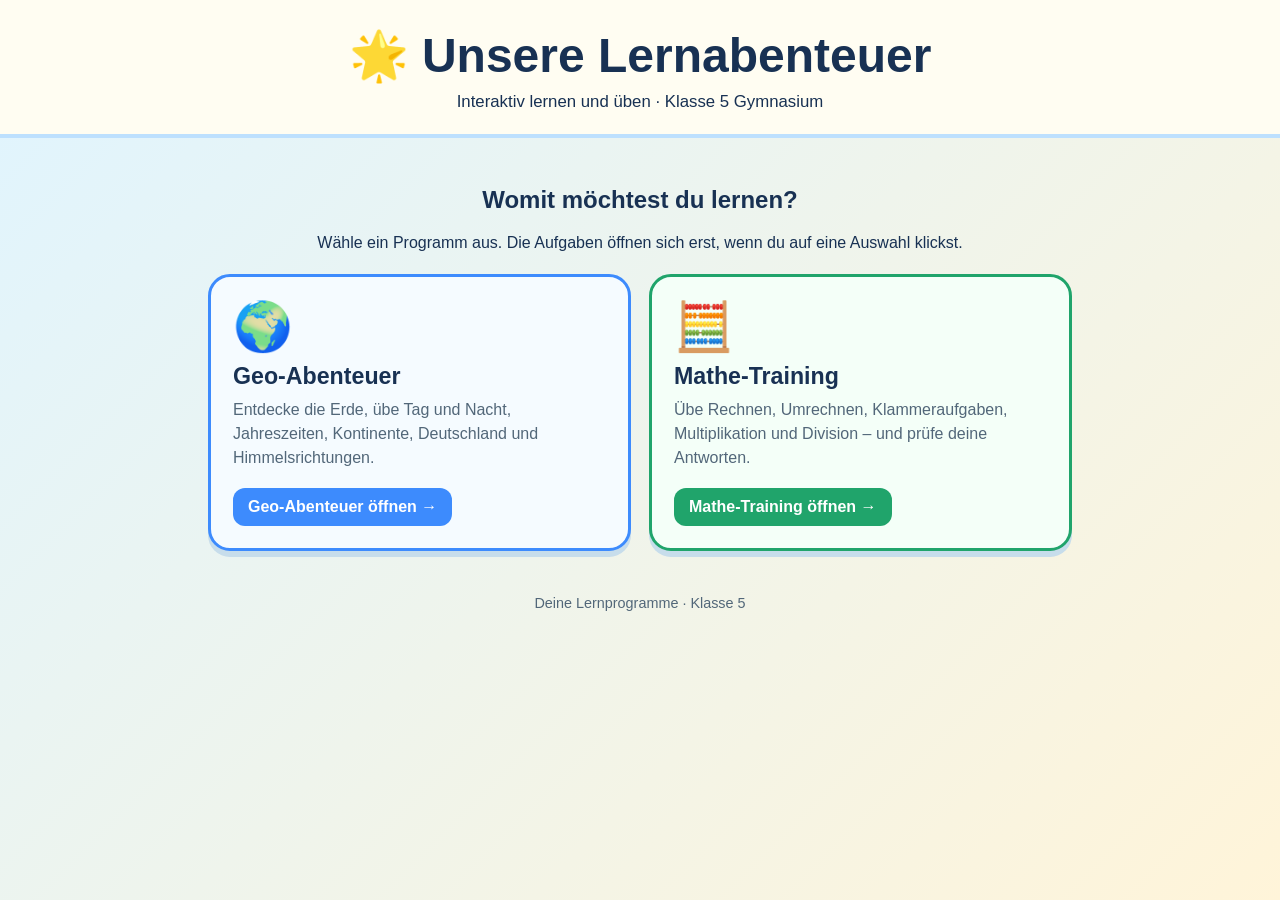
==== commit 6c534a4b: "Add files via upload" ====
--- a/index.html
+++ b/index.html
@@ -1,247 +1,24 @@
-<!DOCTYPE html>
+<!doctype html>
 <html lang="de">
 <head>
 <meta charset="utf-8">
-<meta name="viewport" content="width=device-width,initial-scale=1">
-<title>Geo-Abenteuer – Klasse 5</title>
+<meta name="viewport" content="width=device-width, initial-scale=1">
+<title>Lernabenteuer – Klasse 5</title>
 <style>
-:root{--ink:#183153;--blue:#3d8bfd;--sky:#eaf6ff;--green:#20a46b;--gold:#ffd166;--pink:#ff8fab;--paper:#fffdf6}
-*{box-sizing:border-box}body{margin:0;font-family:"Trebuchet MS",Arial,sans-serif;color:var(--ink);background:linear-gradient(135deg,#dff4ff,#fff4d9);min-height:100vh}
-header{padding:22px 16px 18px;text-align:center;background:#fffdf2;border-bottom:4px solid #bde0fe}
-h1{margin:0;font-size:clamp(1.8rem,4vw,3rem)}header p{margin:8px 0 0;font-size:1.05rem}
-.wrap{max-width:1100px;margin:auto;padding:18px}
-.panel{background:#fff;border:2px solid #d7e8f5;border-radius:22px;padding:18px;box-shadow:0 5px 0 #c7ddeb;margin-bottom:16px}
-.toprow{display:flex;gap:12px;align-items:center;justify-content:space-between;flex-wrap:wrap}
-.mascot{font-size:2.5rem;background:#fff0b3;border-radius:50%;width:68px;height:68px;display:grid;place-items:center;flex-shrink:0}
-.bubble{background:#fff4bf;border-radius:18px;padding:12px 16px;flex:1;min-width:180px}
-button,select,input{font:inherit}button{border:0;border-radius:13px;padding:11px 16px;background:var(--blue);color:white;font-weight:bold;cursor:pointer;box-shadow:0 3px 0 #2164bd;transition:transform .08s}
-button:hover{filter:brightness(1.05)}button:active{transform:translateY(2px);box-shadow:0 1px 0 #2164bd}button:disabled{opacity:.45;cursor:not-allowed}
-button.secondary{background:#6c7a89;box-shadow:0 3px 0 #46525e}button.green{background:var(--green);box-shadow:0 3px 0 #14764b}button.gold{background:#f2a900;box-shadow:0 3px 0 #b77f00;color:#18243a}
-.progressbar{height:13px;background:#e7edf2;border-radius:99px;overflow:hidden;margin:10px 0}.progressbar span{display:block;height:100%;background:linear-gradient(90deg,#22c55e,#8bd450);width:0%;transition:width .25s}
-.topics{display:grid;grid-template-columns:repeat(auto-fit,minmax(210px,1fr));gap:12px}
-.topic{padding:14px;border-radius:17px;background:#f3faff;border:2px solid #d4eaf8;cursor:pointer;text-align:left;color:var(--ink);box-shadow:none}
-.topic.active{border-color:#3d8bfd;background:#e4f2ff}.topic.done{border-color:#55b98a;background:#e9fff3}
-.topic strong{display:block;margin-bottom:5px}.topic small{display:block;color:#526779;line-height:1.4}
-.quizhead{display:flex;justify-content:space-between;gap:12px;flex-wrap:wrap;align-items:center}
-.tag{background:#edf6ff;padding:6px 10px;border-radius:99px;font-size:.9rem;font-weight:bold}
-.question{font-size:1.25rem;font-weight:bold;margin:15px 0}
-.answers{display:grid;grid-template-columns:repeat(auto-fit,minmax(220px,1fr));gap:10px}
-.answer{background:#f4f8fc;border:2px solid #d9e5ef;color:var(--ink);box-shadow:none;text-align:left;min-height:48px}
-.answer.chosen{border-color:#3d8bfd;background:#e3f1ff}.answer.correct{border-color:#20a46b;background:#e5fff1}.answer.wrong{border-color:#e76f51;background:#fff0eb}
-.feedback{padding:12px 14px;border-radius:14px;margin-top:14px;display:none;line-height:1.45}.feedback.show{display:block}.feedback.good{background:#e6fff0;border:2px solid #8edab0}.feedback.bad{background:#fff0eb;border:2px solid #ffc2b0}
-.visual{background:#f5fbff;border:2px dashed #b6d9f1;border-radius:18px;padding:14px;margin:12px 0;text-align:center}
-.diagram{display:flex;justify-content:center;align-items:center;gap:18px;flex-wrap:wrap;min-height:125px}
-.sun{width:75px;height:75px;border-radius:50%;display:grid;place-items:center;background:#ffd54f;box-shadow:0 0 0 10px #fff0b3;font-size:2rem}
-.earth{width:105px;height:105px;border-radius:50%;display:grid;place-items:center;background:linear-gradient(90deg,#183e9f 0 48%,#263a52 49% 100%);color:white;font-size:2rem;position:relative;overflow:hidden;border:3px solid #285a9b}
-.earth:after{content:"";position:absolute;left:15px;top:12px;width:28px;height:20px;background:#4fc28b;border-radius:60% 35% 55% 40%;transform:rotate(-25deg)}
-.axis{font-size:.9rem;color:#526779}.diagram .arrow{font-size:2rem;color:#3d8bfd}
-.windrose{width:210px;height:210px;margin:auto;position:relative;border:3px solid #8bbfe5;border-radius:50%;background:#fff}
-.windrose button{position:absolute;width:62px;height:42px;padding:6px;box-shadow:none}.windrose .n{top:4px;left:calc(50% - 31px)}.windrose .s{bottom:4px;left:calc(50% - 31px)}.windrose .e{right:4px;top:calc(50% - 21px)}.windrose .w{left:4px;top:calc(50% - 21px)}.windrose .ne{right:23px;top:24px;background:#f2a900;color:#172a46}.windrose .se{right:23px;bottom:24px;background:#f2a900;color:#172a46}.windrose .sw{left:23px;bottom:24px;background:#f2a900;color:#172a46}.windrose .nw{left:23px;top:24px;background:#f2a900;color:#172a46}
-select,input[type=text]{padding:10px;border:2px solid #b8d4e8;border-radius:10px;background:white;max-width:100%}
-.mapgrid{display:grid;grid-template-columns:repeat(auto-fit,minmax(130px,1fr));gap:8px;margin-top:12px}
-.mapcell{padding:12px;background:#edf7ff;border:2px solid #cce4f6;border-radius:12px;text-align:center}
-.smallnote{font-size:.9rem;color:#536a7b}.summarygrid{display:grid;grid-template-columns:repeat(auto-fit,minmax(160px,1fr));gap:10px}.stat{background:#f2f9ff;border-radius:16px;padding:14px;text-align:center}.stat b{font-size:1.7rem;display:block}
-footer{text-align:center;padding:12px;color:#536a7b;font-size:.85rem}
-@media(max-width:600px){.wrap{padding:10px}.panel{padding:13px}.question{font-size:1.1rem}}
+:root{--ink:#183153;--blue:#3d8bfd;--green:#20a46b;--line:#d7e8f5;--muted:#526779}
+*{box-sizing:border-box}body{margin:0;min-height:100vh;font-family:"Trebuchet MS",Arial,sans-serif;color:var(--ink);background:linear-gradient(135deg,#dff4ff,#fff4d9)}
+header{text-align:center;padding:28px 16px 22px;background:#fffdf2;border-bottom:4px solid #bde0fe}h1{font-size:clamp(1.9rem,4vw,3rem);margin:0}header p{margin:8px 0 0;font-size:1.05rem}
+main{max-width:900px;margin:auto;padding:28px 18px}.intro{text-align:center;margin:0 auto 22px;max-width:650px}.choices{display:grid;grid-template-columns:repeat(auto-fit,minmax(260px,1fr));gap:18px}.choice{display:flex;flex-direction:column;align-items:flex-start;text-decoration:none;color:var(--ink);padding:22px;background:#fff;border:3px solid var(--line);border-radius:22px;box-shadow:0 6px 0 #c7ddeb;transition:transform .12s,box-shadow .12s}.choice:hover{transform:translateY(-3px);box-shadow:0 9px 0 #c7ddeb}.choice.geo{background:#f5fbff;border-color:#3d8bfd}.choice.math{background:#f4fff8;border-color:#20a46b}.emoji{font-size:3rem;margin-bottom:8px}.choice h2{margin:0 0 8px;font-size:1.45rem}.choice p{margin:0 0 18px;line-height:1.5;color:var(--muted)}.go{margin-top:auto;display:inline-block;padding:10px 15px;border-radius:12px;color:white;font-weight:bold;background:var(--blue)}.math .go{background:var(--green)}footer{text-align:center;color:var(--muted);padding:16px;font-size:.9rem}
+@media(max-width:600px){main{padding:20px 12px}.choice{padding:18px}}
 </style>
 </head>
 <body>
-<header><h1>🌍 Geo & Mathe -Abenteuer</h1><p>Dein interaktiver Geo & Mathe-Trainer · Klasse 5 Gymnasium</p></header>
- <section class="wrap" aria-label="Lernprogramme" style="padding-top:14px;padding-bottom:0">
- <div class="panel">
-  <h2 style="margin:0 0 6px;text-align:center">Womit möchtest du lernen?</h2>
-  <p style="text-align:center;margin:0 0 14px;color:#526779">Wähle dein Lernabenteuer aus.</p>
-  <div class="topics">
-   <a href="index.html" style="display:block;padding:16px;border-radius:17px;background:#e4f2ff;border:2px solid #3d8bfd;color:#183153;text-decoration:none">
-    <strong style="display:block;font-size:1.15rem;margin-bottom:5px">🌍 Geo-Abenteuer</strong>
-    <span style="display:block;color:#526779">Erdbewegungen, Jahreszeiten, Kontinente und mehr üben.</span>
-    <span style="display:inline-block;margin-top:10px;padding:8px 12px;border-radius:10px;background:#3d8bfd;color:white;font-weight:bold">Geo öffnen</span>
-   </a>
-   <a href="index2.html" style="display:block;padding:16px;border-radius:17px;background:#e9fff3;border:2px solid #20a46b;color:#183153;text-decoration:none">
-    <strong style="display:block;font-size:1.15rem;margin-bottom:5px">🧮 Mathe-Training</strong>
-    <span style="display:block;color:#526779">Rechenaufgaben lösen, Antworten prüfen und Punkte sammeln.</span>
-    <span style="display:inline-block;margin-top:10px;padding:8px 12px;border-radius:10px;background:#20a46b;color:white;font-weight:bold">Mathe öffnen</span>
-   </a>
-  </div>
- </div>
-</section>
-<main class="wrap">
-<section class="panel toprow">
- <div class="mascot" aria-hidden="true">🧭</div>
- <div class="bubble"><strong>Hallo, Weltentdecker!</strong><br>Ich bin Globus Gustav. Löse die Aufgaben, sammle Punkte und entdecke unseren Planeten. Du kannst Antworten verbessern – Übung macht dich zum Geo-Profi!</div>
- <button class="secondary" id="resetBtn" title="Alle gespeicherten Ergebnisse löschen">Fortschritt löschen</button>
-</section>
-<section class="panel">
- <div class="toprow"><div><h2 style="margin:0">Deine Lernreise</h2><div class="smallnote">Ein Thema hat jeweils 10 Aufgaben. Schließe ein Thema ab, um das nächste freizuschalten.</div></div><span class="tag" id="overallTag">0 von 80 Aufgaben</span></div>
- <div class="progressbar"><span id="overallBar"></span></div>
- <div class="topics" id="topics"></div>
-</section>
-<section class="panel" id="quizPanel">
- <div class="quizhead"><span class="tag" id="topicTag">Thema 1</span><span class="tag" id="countTag">Aufgabe 1 von 10</span><span class="tag" id="scoreTag">Punkte: 0</span></div>
- <div class="progressbar"><span id="topicBar"></span></div>
- <div id="visual" class="visual"></div>
- <div id="question" class="question"></div>
- <div id="answerArea"></div>
- <div id="feedback" class="feedback" role="status" aria-live="polite"></div>
- <div class="toprow" style="margin-top:16px"><button class="secondary" id="hintBtn">💡 Tipp anzeigen</button><span id="hint" class="smallnote"></span><span style="flex:1"></span><button id="checkBtn">Antwort prüfen</button><button class="green" id="nextBtn" disabled>Weiter ➜</button></div>
-</section>
-<section class="panel" id="summaryPanel">
- <h2>🏆 Deine Geo-Erfolge</h2><p class="smallnote">Die Übersicht wird auf diesem Gerät in deinem Browser gespeichert.</p>
- <div class="summarygrid" id="stats"></div><div id="summaryDetails" style="margin-top:12px"></div>
- <div class="toprow" style="margin-top:16px"><button class="gold" id="newRoundBtn" style="display:none">🔄 Neue Aufgabenrunde</button><span id="roundMessage" class="smallnote"></span></div>
-</section>
-<footer>Geo-Abenteuer · Funktioniert offline · Ergebnisse bleiben in diesem Browser gespeichert</footer>
-</main>
-<script>
-const topics = [
-{title:"Erdbewegungen",icon:"🌎",desc:"Rotation und Umlauf",items:[
-["Wie heißt die Drehung der Erde um ihre eigene Achse?","Eigenrotation","Umlauf","Sonnenreise","Eigenrotation","Die Erde dreht sich um ihre eigene Achse. Das nennt man Rotation oder Eigenrotation.","Merke: Die Erde dreht sich wie ein Kreisel."],
-["Wie lange dauert eine Erdrotation ungefähr?","24 Stunden","30 Tage","365 Tage","24 Stunden","Eine Drehung dauert ungefähr einen Tag, also 24 Stunden.","Ein Tag entsteht durch eine Drehung."],
-["Wie heißt die Bewegung der Erde um die Sonne?","Umlauf","Eigenrotation","Mondrotation","Umlauf","Die Erde umrundet die Sonne auf ihrer Bahn.","Denk an eine Laufbahn um einen Mittelpunkt."],
-["Wie lange braucht die Erde für einen Umlauf um die Sonne?","Ein Jahr","Ein Tag","Ein Monat","Ein Jahr","Ein Umlauf dauert ungefähr 365¼ Tage – also ein Jahr.","Ein Jahr hat ungefähr 365 Tage."],
-["Welche Bewegung verursacht Tag und Nacht?","Eigenrotation","Umlauf um die Sonne","Die Neigung allein","Eigenrotation","Durch die Drehung wird jede Erdseite einmal zur Sonne und wieder von ihr weg gedreht.","Welche Bewegung bringt verschiedene Orte abwechselnd ins Licht?"],
-["Welche Bewegung ist für die Länge eines Jahres wichtig?","Umlauf um die Sonne","Eigenrotation","Die Drehung des Mondes","Umlauf um die Sonne","Ein Jahr ist die Zeit für einen Umlauf der Erde um die Sonne.","Tag = Drehung, Jahr = Umlauf."],
-["Die Erde dreht sich um …","ihre eigene Achse","die Sonne als Achse","den Nordpol","ihre eigene Achse","Die Erdachse verläuft gedanklich durch Nordpol und Südpol.","Welche Linie geht durch beide Pole?"],
-["Die Erde bewegt sich auf ihrer Bahn um …","die Sonne","den Mond","den Äquator","die Sonne","Die Erde umkreist die Sonne.","Unser Sonnensystem hat die Sonne im Zentrum."],
-["Welche Aussage stimmt?","Rotation dauert etwa einen Tag.","Rotation dauert ein Jahr.","Umlauf dauert 24 Stunden.","Rotation dauert etwa einen Tag.","Die Erdrotation dauert ungefähr 24 Stunden.","Ein Tag ist viel kürzer als ein Jahr."],
-["Wie nennt man die gedachte Linie durch Nord- und Südpol?","Erdachse","Äquator","Erdumlauf","Erdachse","Die gedachte Drehachse der Erde heißt Erdachse.","Sie verläuft durch beide Pole."]]},
-{title:"Tag und Nacht",icon:"🌞",desc:"Licht und Schatten",items:[
-["Warum ist es auf der Erde Tag?","Die Sonne beleuchtet diese Erdseite.","Die Erde hört auf, sich zu drehen.","Der Mond leuchtet auf sie.","Die Sonne beleuchtet diese Erdseite.","Die Sonne beleuchtet immer eine Erdhalbkugel; dort ist Tag.","Sonne = Lichtquelle."],
-["Warum wird es Nacht?","Der Ort ist von der Sonne abgewandt.","Die Sonne geht wirklich um die Erde.","Die Sonne schaltet sich aus.","Der Ort ist von der Sonne abgewandt.","Durch die Erdrotation dreht sich der Ort auf die Nachtseite.","Die Sonne scheint weiter – nur nicht auf diese Seite."],
-["In welche Richtung dreht sich die Erde?","Von Westen nach Osten","Von Osten nach Westen","Von Norden nach Süden","Von Westen nach Osten","Die Erde rotiert von Westen nach Osten. Darum scheint die Sonne im Osten aufzugehen.","Die Sonne scheint am Morgen im Osten zu erscheinen."],
-["Wo geht die Sonne scheinbar auf?","Im Osten","Im Westen","Im Süden","Im Osten","Durch die Erdrotation sehen wir die Sonne im Osten aufgehen.","Morgens beginnt der Tag im Osten."],
-["Wo geht die Sonne scheinbar unter?","Im Westen","Im Osten","Im Norden","Im Westen","Die Sonne scheint im Westen unterzugehen.","Abends verschwindet sie scheinbar im Westen."],
-["Ist überall auf der Erde gleichzeitig Tag?","Nein","Ja","Nur im Sommer","Nein","Eine Erdseite ist beleuchtet, die gegenüberliegende liegt im Dunkeln.","Stell dir eine Kugel mit Licht von einer Seite vor."],
-["Was ist die Ursache für den Wechsel von Tag und Nacht?","Die Drehung der Erde","Der Umlauf des Mondes","Die Jahreszeiten","Die Drehung der Erde","Die Erde dreht sich in ungefähr 24 Stunden einmal um ihre Achse.","Das ist die Eigenrotation."],
-["Was beleuchtet die Erde?","Die Sonne","Der Mond","Die Sterne allein","Die Sonne","Die Sonne ist unsere wichtigste Lichtquelle.","Ohne Sonnenlicht wäre die Erde dunkel."],
-["Wenn bei uns Mittag ist, kann es anderswo …","Nacht sein","überall nur Mittag sein","keine Zeit geben","Nacht sein","Die Erde ist rund und wird nur auf einer Seite direkt von der Sonne beleuchtet.","Auf der anderen Seite ist es dunkel."],
-["Warum scheint die Sonne über den Himmel zu wandern?","Weil sich die Erde dreht","Weil sie täglich die Erde umrundet","Weil der Himmel rotiert","Weil sich die Erde dreht","Die scheinbare Bewegung der Sonne entsteht vor allem durch die Erdrotation.","Nicht die Sonne umrundet täglich die Erde."]]},
-{title:"Jahreszeiten",icon:"🌷",desc:"Achsneigung und Sonnenlicht",items:[
-["Welche vier Jahreszeiten gibt es?","Frühling, Sommer, Herbst, Winter","Regenzeit, Trockenzeit, Nacht, Tag","Morgen, Mittag, Abend, Nacht","Frühling, Sommer, Herbst, Winter","In unseren Breiten unterscheiden wir Frühling, Sommer, Herbst und Winter.","Ordne die vier Jahreszeiten im Jahreslauf."],
-["Was ist die wichtigste Ursache für die Jahreszeiten?","Die Neigung der Erdachse und der Umlauf um die Sonne","Die wechselnde Entfernung allein","Die Wolken","Die Neigung der Erdachse und der Umlauf um die Sonne","Die Erdachse ist geneigt. Im Jahreslauf erhalten die Halbkugeln unterschiedlich viel direktes Sonnenlicht.","Achte auf Sonnenstand und Tageslänge."],
-["Wenn auf der Nordhalbkugel Sommer ist, ist auf der Südhalbkugel meist …","Winter","auch Sommer","Frühling","Winter","Die Halbkugeln sind im Jahreslauf entgegengesetzt zur Sonne geneigt.","Australien liegt auf der Südhalbkugel."],
-["Warum ist es im Sommer oft wärmer?","Die Sonne steht höher und die Tage sind länger.","Die Erde ist immer viel näher an der Sonne.","Die Sonne ist heißer.","Die Sonne steht höher und die Tage sind länger.","Die Sonnenstrahlen treffen steiler auf und erwärmen den Boden stärker.","Steilere Strahlen bündeln Energie auf kleinerer Fläche."],
-["Was ist im Winter auf der Nordhalbkugel typisch?","Kurze Tage und tief stehende Sonne","Lange Tage und hoch stehende Sonne","Die Erde hört auf, sich zu drehen","Kurze Tage und tief stehende Sonne","Die Nordhalbkugel ist von der Sonne weg geneigt.","Weniger Tageslicht bedeutet meist weniger Erwärmung."],
-["Ist die Erde im Sommer auf der Nordhalbkugel immer am nächsten an der Sonne?","Nein","Ja","Nur nachts","Nein","Die Jahreszeiten entstehen nicht durch die Entfernung zur Sonne.","Die Achsneigung ist entscheidend."],
-["Wie heißt die gedachte Linie in der Mitte der Erde?","Äquator","Erdachse","Wendekreis","Äquator","Der Äquator teilt die Erde in Nord- und Südhalbkugel.","Er liegt ungefähr in der Mitte zwischen den Polen."],
-["Welche Halbkugel ist im Dezember stärker zur Sonne geneigt?","Südhalbkugel","Nordhalbkugel","Beide gleich stark","Südhalbkugel","Im Dezember ist auf der Südhalbkugel Sommer und auf der Nordhalbkugel Winter.","Denk an Weihnachten in Australien."],
-["Warum sind die Tage im Sommer länger?","Die jeweilige Halbkugel ist zur Sonne geneigt.","Die Erde dreht sich im Sommer langsamer.","Die Sonne leuchtet länger.","Die jeweilige Halbkugel ist zur Sonne geneigt.","Der beleuchtete Tagesbogen ist auf dieser Halbkugel länger.","Die Erdrotation bleibt ungefähr gleich schnell."],
-["Welche Aussage ist richtig?","Die Erdachse ist geneigt.","Die Erdachse steht senkrecht zur Umlaufbahn.","Jahreszeiten gibt es nur wegen Regen.","Die Erdachse ist geneigt.","Die Neigung der Erdachse beträgt ungefähr 23,5 Grad.","Diese Neigung sorgt für wechselnde Sonneneinstrahlung."]]},
-{title:"Aufbau der Erde",icon:"🧭",desc:"Pole, Achse und Äquator",items:[
-["Wie heißt die Hälfte nördlich des Äquators?","Nordhalbkugel","Südhalbkugel","Ozeanhalbkugel","Nordhalbkugel","Der Äquator teilt die Erde in eine Nord- und eine Südhalbkugel.","Nord liegt auf der Seite des Nordpols."],
-["Wie heißt die Hälfte südlich des Äquators?","Südhalbkugel","Nordhalbkugel","Osthalbkugel","Südhalbkugel","Südlich des Äquators liegt die Südhalbkugel.","Dort liegt zum Beispiel Australien."],
-["Wie heißt der nördlichste Punkt der Erde?","Nordpol","Südpol","Äquator","Nordpol","Der Nordpol liegt ganz im Norden der Erdachse.","Der Südpol liegt gegenüber."],
-["Wie heißt der südlichste Punkt der Erde?","Südpol","Nordpol","Äquator","Südpol","Der Südpol liegt ganz im Süden.","Er liegt in der Antarktis."],
-["Was ist der Äquator?","Eine gedachte Linie um die Mitte der Erde","Eine echte Straße","Die Erdachse","Eine gedachte Linie um die Mitte der Erde","Der Äquator ist eine gedachte Linie, die Nord- und Südhalbkugel trennt.","Er verläuft rund um die Erde."],
-["Was ist die Erdachse?","Eine gedachte Linie durch die Pole","Eine Linie um den Äquator","Die Umlaufbahn","Eine gedachte Linie durch die Pole","Die Erde dreht sich um ihre gedachte Achse.","Sie ist auf Globusmodellen oft eingezeichnet."],
-["Welche Bezeichnung passt zum Pol oben auf einem üblichen Globus?","Nordpol","Südpol","Äquator","Nordpol","Auf einem üblichen Globus ist der Nordpol oben dargestellt.","Das ist die übliche Kartendarstellung."],
-["Der Äquator teilt die Erde in …","Nordhalbkugel und Südhalbkugel","Osten und Westen","Land und Wasser","Nordhalbkugel und Südhalbkugel","Die beiden Hälften heißen Nord- und Südhalbkugel.","Halbkugel bedeutet eine Hälfte der Kugel."],
-["Was passiert bei der Erdrotation?","Die Erde dreht sich um ihre Achse.","Die Erde dreht sich um den Äquator.","Die Pole wandern täglich um die Erde.","Die Erde dreht sich um ihre Achse.","Die Erdachse ist die gedachte Linie der Drehung.","Rotation bedeutet Drehung."],
-["Welche Linie verbindet Nordpol und Südpol gedanklich durch die Erde?","Erdachse","Äquator","Wendekreis","Erdachse","Die Erdachse verläuft durch beide Pole.","Der Äquator liegt quer dazu."]]},
-{title:"Kontinente und Ozeane",icon:"🌊",desc:"Die Welt entdecken",items:[
-["Wie viele Kontinente werden in unserem Modell unterschieden?","Sieben","Fünf","Neun","Sieben","Wir unterscheiden hier sieben Kontinente: Europa, Asien, Afrika, Nordamerika, Südamerika, Australien und Antarktika.","Lerne die Namen als Liste."],
-["Welcher Kontinent liegt südlich von Europa?","Afrika","Nordamerika","Antarktika","Afrika","Afrika liegt südlich von Europa, getrennt durch das Mittelmeer.","Denk an das Mittelmeer."],
-["Welcher Kontinent ist flächenmäßig der größte?","Asien","Europa","Australien","Asien","Asien ist der größte Kontinent.","Er reicht von Westasien bis weit nach Ostasien."],
-["Welcher Kontinent liegt am Südpol?","Antarktika","Europa","Afrika","Antarktika","Antarktika umgibt den geografischen Südpol.","Dort ist es sehr kalt."],
-["Wie viele Ozeane werden meist unterschieden?","Fünf","Drei","Sieben","Fünf","Pazifik, Atlantik, Indischer, Arktischer und Südlicher Ozean.","Merke dir die fünf Namen."],
-["Welcher Ozean liegt zwischen Europa und Nordamerika?","Atlantischer Ozean","Indischer Ozean","Pazifischer Ozean","Atlantischer Ozean","Der Atlantik liegt zwischen Europa/Afrika und Amerika.","Er ist eine wichtige Verbindung zwischen den Kontinenten."],
-["Welcher Ozean ist der größte?","Pazifischer Ozean","Arktischer Ozean","Indischer Ozean","Pazifischer Ozean","Der Pazifik ist der größte Ozean.","Er liegt zwischen Asien/Australien und Amerika."],
-["Was ist ein Kontinent?","Eine große zusammenhängende Landmasse","Ein sehr tiefer Meeresteil","Ein einzelnes Land","Eine große zusammenhängende Landmasse","Kontinente sind große Landgebiete der Erde.","Ein Kontinent kann viele Länder umfassen."],
-["Was ist ein Ozean?","Eine riesige zusammenhängende Meeresfläche","Ein Gebirge","Eine Insel","Eine riesige zusammenhängende Meeresfläche","Ozeane sind die großen Meeresbecken der Erde.","Sie trennen und verbinden Kontinente."],
-["Welcher Kontinent liegt östlich von Europa und ist mit ihm verbunden?","Asien","Südamerika","Antarktika","Asien","Europa und Asien bilden zusammen die Landmasse Eurasien.","Die Grenze zwischen Europa und Asien ist teils eine Festlegung."]]},
-{title:"Deutschland & Bundesländer",icon:"🏰",desc:"16 Länder und Hauptstädte",items:[
-["Wie viele Bundesländer hat Deutschland?","16","9","12","16","Deutschland besteht aus 16 Bundesländern.","Dazu gehören auch drei Stadtstaaten."],
-["Was ist die Hauptstadt von Sachsen?","Dresden","Leipzig","Chemnitz","Dresden","Dresden ist die Landeshauptstadt Sachsens.","Leipzig ist die größte Stadt Sachsens, aber nicht die Hauptstadt."],
-["Was ist die Hauptstadt von Bayern?","München","Nürnberg","Augsburg","München","München ist die Landeshauptstadt Bayerns.","Bayern liegt im Südosten Deutschlands."],
-["Was ist die Hauptstadt von Brandenburg?","Potsdam","Cottbus","Frankfurt (Oder)","Potsdam","Potsdam ist die Landeshauptstadt Brandenburgs und liegt nahe Berlin.","Berlin ist ein eigenes Bundesland."],
-["Welches Bundesland hat die Hauptstadt Kiel?","Schleswig-Holstein","Mecklenburg-Vorpommern","Niedersachsen","Schleswig-Holstein","Kiel liegt im Norden an der Ostsee.","Merke: Kiel – Schleswig-Holstein."],
-["Welche Stadt ist die Hauptstadt von Thüringen?","Erfurt","Jena","Weimar","Erfurt","Erfurt ist die Landeshauptstadt Thüringens.","Thüringen liegt in der Mitte Deutschlands."],
-["Welche Hauptstadt gehört zu Hessen?","Wiesbaden","Frankfurt am Main","Kassel","Wiesbaden","Wiesbaden ist die Landeshauptstadt Hessens.","Frankfurt ist eine große Finanzstadt, aber nicht die Hauptstadt."],
-["Welche Stadt ist die Hauptstadt von Mecklenburg-Vorpommern?","Schwerin","Rostock","Stralsund","Schwerin","Schwerin ist die Landeshauptstadt Mecklenburg-Vorpommerns.","Rostock ist eine bekannte Hafenstadt."],
-["Welches Bundesland hat die Hauptstadt Mainz?","Rheinland-Pfalz","Saarland","Hessen","Rheinland-Pfalz","Mainz ist die Landeshauptstadt von Rheinland-Pfalz.","Mainz liegt am Rhein."],
-["Welche Hauptstadt gehört zu Baden-Württemberg?","Stuttgart","Karlsruhe","Mannheim","Stuttgart","Stuttgart ist die Landeshauptstadt Baden-Württembergs.","Das Bundesland liegt im Südwesten."]]},
-{title:"Nachbarstaaten",icon:"🗺️",desc:"Neun Länder rund um Deutschland",items:[
-["Wie viele Nachbarstaaten hat Deutschland?","Neun","Sieben","Elf","Neun","Deutschland grenzt an neun Staaten.","Zähle sie auf einer Karte rundherum."],
-["Welcher Nachbarstaat liegt nördlich von Deutschland?","Dänemark","Österreich","Schweiz","Dänemark","Dänemark liegt nördlich von Schleswig-Holstein.","Es ist Deutschlands einziger nördlicher Landnachbar."],
-["Welcher Nachbarstaat liegt östlich von Deutschland?","Polen","Frankreich","Belgien","Polen","Polen grenzt im Osten an Deutschland.","Die Oder bildet teilweise die Grenze."],
-["Welcher Nachbarstaat liegt südöstlich von Deutschland?","Tschechien","Niederlande","Luxemburg","Tschechien","Tschechien liegt südöstlich von Deutschland.","Es grenzt unter anderem an Sachsen und Bayern."],
-["Welcher Staat liegt südlich von Deutschland?","Österreich","Dänemark","Niederlande","Österreich","Österreich liegt südlich von Deutschland.","Auch die Schweiz liegt im Süden."],
-["Welcher Nachbarstaat liegt westlich von Deutschland?","Frankreich","Polen","Tschechien","Frankreich","Frankreich liegt westlich beziehungsweise südwestlich von Deutschland.","Es grenzt unter anderem an das Saarland und Rheinland-Pfalz."],
-["Welcher Staat grenzt im Westen an Deutschland und heißt wie seine Hauptstadt?","Luxemburg","Belgien","Dänemark","Luxemburg","Das Land Luxemburg grenzt im Westen an Deutschland.","Ein kleines Nachbarland."],
-["Welcher Staat liegt zwischen Deutschland und Frankreich im Westen?","Belgien","Polen","Österreich","Belgien","Belgien liegt westlich von Deutschland und nördlich von Frankreich.","Die Niederlande liegen ebenfalls im Westen."],
-["Welcher Nachbarstaat liegt im Nordwesten?","Niederlande","Österreich","Polen","Niederlande","Die Niederlande liegen nordwestlich von Deutschland.","Sie grenzen an Nordrhein-Westfalen und Niedersachsen."],
-["Welcher Staat liegt südlich von Bayern und Baden-Württemberg?","Schweiz","Dänemark","Polen","Schweiz","Die Schweiz liegt südlich von Deutschland.","Sie grenzt an Baden-Württemberg und Bayern."]]},
-{title:"Windrose & Himmelsrichtungen",icon:"🧭",desc:"Orientierung leicht gemacht",items:[
-["Welche Himmelsrichtung liegt oben auf einer üblichen Karte?","Norden","Süden","Westen","Norden","Karten sind meist so ausgerichtet, dass Norden oben liegt.","Oben = Norden, wenn nichts anderes angegeben ist."],
-["Welche Richtung liegt rechts auf einer üblichen Karte?","Osten","Westen","Süden","Osten","Wenn Norden oben ist, liegt Osten rechts.","Merke: N oben, O rechts."],
-["Welche Richtung liegt links auf einer üblichen Karte?","Westen","Osten","Norden","Westen","Westen liegt links, wenn Norden oben ist.","W steht links."],
-["Welche Richtung liegt gegenüber von Norden?","Süden","Osten","Nordosten","Süden","Norden und Süden liegen einander gegenüber.","Sie bilden eine Nord-Süd-Linie."],
-["Welche Richtung liegt zwischen Norden und Osten?","Nordosten","Südosten","Nordwesten","Nordosten","Nordosten liegt genau zwischen Norden und Osten.","Die Zwischenrichtungen liegen diagonal."],
-["Welche Richtung liegt zwischen Süden und Westen?","Südwesten","Südosten","Nordwesten","Südwesten","Südwesten liegt zwischen Süden und Westen.","Süd + West = Südwest."],
-["Wenn du nach Osten schaust, liegt Norden …","links","rechts","hinter dir","links","Drehst du dich nach Osten, zeigt deine linke Seite nach Norden.","Probiere es mit deinem Körper aus."],
-["Welche Richtung liegt zwischen Osten und Süden?","Südosten","Nordosten","Südwesten","Südosten","Südosten liegt diagonal zwischen Osten und Süden.","O + S = SO."],
-["Welche Abkürzung steht für Nordwesten?","NW","NO","SW","NW","NW bedeutet Nordwesten.","N steht für Nord, W für West."],
-["Ein Ort liegt südlich von dir. In welche Richtung musst du gehen?","Nach Süden","Nach Norden","Nach Westen","Nach Süden","Südlich bedeutet in Richtung Süden.","Auf einer normalen Karte ist Süden unten."]]}
-];
-let state={round:1,active:0,progress:topics.map(()=>({done:0,score:0,answers:[]})),questionOrder:topics.map(t=>t.items.map((_,i)=>i)),current:0,selected:null,checked:false};
-const $=id=>document.getElementById(id);
-function save(){try{localStorage.setItem("geoAbenteuerV1",JSON.stringify(state))}catch(e){}}
-function load(){try{const s=JSON.parse(localStorage.getItem("geoAbenteuerV1"));if(s&&s.progress&&s.progress.length===topics.length)state=s}catch(e){}}
-function unlocked(i){return i===0||state.progress[i-1].done>=10}
-function renderTopics(){
- const el=$("topics");el.innerHTML="";
- topics.forEach((t,i)=>{let p=state.progress[i],b=document.createElement("button");b.className="topic"+(i===state.active?" active":"")+(p.done>=10?" done":"");b.disabled=!unlocked(i);b.innerHTML=`<strong>${t.icon} ${i+1}. ${t.title} ${p.done>=10?"✅":""}</strong><small>${t.desc}</small><small>${p.done}/10 Aufgaben · ${p.score} Punkte ${!unlocked(i)?"· noch gesperrt":""}</small>`;b.onclick=()=>{state.active=i;state.current=Math.min(state.progress[i].done,9);state.selected=null;state.checked=false;render()};el.appendChild(b)});
-}
-function currentQ(){let t=topics[state.active],idx=state.questionOrder[state.active][state.current];return t.items[idx]}
-function visualFor(i){
- if(i===0)return `<div class="diagram"><div class="sun">☀️<br><small>Sonne</small></div><div class="arrow">↻</div><div class="earth">🌍</div></div><div class="axis">Die Erde dreht sich um ihre Achse und bewegt sich zugleich um die Sonne.</div>`;
- if(i===1)return `<div class="diagram"><div class="sun">☀️</div><div class="arrow">☀️ ➜</div><div class="earth">🌍</div></div><div class="axis">Eine Seite ist beleuchtet, die andere liegt im Schatten.</div>`;
- if(i===2)return `<div class="diagram"><div class="sun">☀️</div><div class="arrow">↗</div><div class="earth" style="transform:rotate(23deg)">🌍</div></div><div class="axis">Die Erdachse ist geneigt. Im Jahreslauf ändern sich Sonnenstand und Tageslänge.</div>`;
- if(i===3)return `<div class="diagram"><div class="earth">🌍</div></div><div class="axis">Nordpol · Erdachse · Äquator · Südpol</div>`;
- if(i===7)return `<div class="windrose"><button class="n" onclick="rose('N')">N</button><button class="ne" onclick="rose('NO')">NO</button><button class="e" onclick="rose('O')">O</button><button class="se" onclick="rose('SO')">SO</button><button class="s" onclick="rose('S')">S</button><button class="sw" onclick="rose('SW')">SW</button><button class="w" onclick="rose('W')">W</button><button class="nw" onclick="rose('NW')">NW</button></div><div class="axis">Klicke eine Richtung an, um sie in einer kleinen Übung zu erkennen.</div>`;
- if(i===4)return `<div style="font-size:2.5rem">🌍 🧩 🌊</div><div class="axis">Kontinente sind große Landmassen, Ozeane sind riesige Meeresflächen.</div>`;
- if(i===5)return `<div style="font-size:2.5rem">🇩🇪 🏙️ 🏞️</div><div class="axis">Deutschland besteht aus 16 Bundesländern. Jedes hat eine Landeshauptstadt.</div>`;
- if(i===6)return `<div style="font-size:2.5rem">🇩🇪 ↔ 🇩🇰 🇵🇱 🇨🇿 🇦🇹 🇨🇭 🇫🇷 🇱🇺 🇧🇪 🇳🇱</div><div class="axis">Deutschland hat neun Nachbarstaaten.</div>`;
- return `<div style="font-size:2.5rem">🧭 N · O · S · W</div><div class="axis">Die Windrose zeigt die vier Hauptrichtungen und vier Zwischenrichtungen.</div>`;
-}
-window.rose=function(v){$("hint").textContent="Du hast "+({N:"Norden",NO:"Nordosten",O:"Osten",SO:"Südosten",S:"Süden",SW:"Südwesten",W:"Westen",NW:"Nordwesten"}[v])+" angeklickt. Schau, wo die Richtung auf der Windrose liegt!";};
-function renderQuestion(){
- let i=state.active,t=topics[i],q=currentQ(),p=state.progress[i];$("topicTag").textContent=`${t.icon} Thema ${i+1}: ${t.title}`;$("countTag").textContent=`Aufgabe ${state.current+1} von 10`;$("scoreTag").textContent=`Punkte: ${p.score}`;$("topicBar").style.width=(p.done*10)+"%";$("visual").innerHTML=visualFor(i);$("question").textContent=q[0];$("feedback").className="feedback";$("feedback").textContent="";$("hint").textContent="";$("checkBtn").disabled=false;$("nextBtn").disabled=true;
- const area=$("answerArea");area.innerHTML="";state.selected=null;state.checked=false;
- let opts=[q[1],q[2],q[3]].sort(()=>Math.random()-.5);
- opts.forEach((a,j)=>{let b=document.createElement("button");b.className="answer";b.textContent=String.fromCharCode(65+j)+") "+a;b.onclick=()=>{if(state.checked)return;state.selected=a;[...area.children].forEach(x=>x.classList.remove("chosen"));b.classList.add("chosen")};area.appendChild(b)});
-}
-function renderSummary(){
- let done=state.progress.reduce((a,p)=>a+p.done,0),score=state.progress.reduce((a,p)=>a+p.score,0);$("overallTag").textContent=`${done} von ${topics.length*10} Aufgaben`; $("overallBar").style.width=(done/(topics.length*10)*100)+"%";
- $("stats").innerHTML=`<div class="stat"><b>${score}</b>Punkte insgesamt</div><div class="stat"><b>${done}/${topics.length*10}</b>Aufgaben geschafft</div><div class="stat"><b>${Math.round(done/(topics.length*10)*100)}%</b>Gesamtfortschritt</div><div class="stat"><b>${state.round}</b>Aufgabenrunde</div>`;
- $("summaryDetails").innerHTML=topics.map((t,i)=>`<div style="margin:8px 0;padding:10px;border-radius:12px;background:#f5faff"><strong>${t.icon} ${t.title}</strong> — ${state.progress[i].done}/10 abgeschlossen · ${state.progress[i].score} Punkte<div class="progressbar"><span style="width:${state.progress[i].done*10}%"></span></div></div>`).join("");
- const all=state.progress.every(p=>p.done>=10);$("newRoundBtn").style.display=all?"inline-block":"none";$("roundMessage").textContent=all?"Fantastisch! Du hast alle Themen abgeschlossen. Jetzt kannst du eine neue Runde starten.":"Schließe alle Themen ab, damit die nächste Aufgabenrunde freigeschaltet wird.";
-}
-function render(){renderTopics();renderQuestion();renderSummary();save()}
-$("hintBtn").onclick=()=>{$("hint").textContent=currentQ()[6]};
-$("checkBtn").onclick=()=>{
- if(state.selected===null){$("feedback").className="feedback show bad";$("feedback").textContent="Wähle zuerst eine Antwort aus.";return}
- const q=currentQ(),right=state.selected===q[4],fb=$("feedback");
- state.checked=true;$("checkBtn").disabled=true;$("nextBtn").disabled=false;
- [...$("answerArea").children].forEach(b=>{let val=b.textContent.slice(3);if(val===q[4])b.classList.add("correct");else if(val===state.selected&&!right)b.classList.add("wrong")});
- if(right){fb.className="feedback show good";fb.innerHTML="🎉 <strong>Richtig!</strong> "+q[5];let p=state.progress[state.active];if(!p.answers[state.current]){p.score+=1;p.done=Math.max(p.done,state.current+1);p.answers[state.current]=true}}
- else{fb.className="feedback show bad";fb.innerHTML="Fast! Versuche es noch einmal. Tipp: "+q[6];state.checked=false;$("checkBtn").disabled=false;$("checkBtn").textContent="Erneut prüfen";$("nextBtn").disabled=true}
- renderTopics();renderSummary();$("scoreTag").textContent=`Punkte: ${state.progress[state.active].score}`;save();
-};
-$("nextBtn").onclick=()=>{
- let p=state.progress[state.active];
- if(!p.answers[state.current]){ // allow retry before advancing
-   if(!state.checked){return}
-   if(state.selected!==currentQ()[4]){state.checked=false;renderQuestion();return}
- }
- if(state.current<9)state.current++;
- else if(p.done>=10&&state.active<topics.length-1&&unlocked(state.active+1)){state.active++;state.current=0}
- else if(p.done<10){$("feedback").className="feedback show bad";$("feedback").textContent="Beantworte diese Aufgabe richtig, bevor du weitergehst.";return}
- state.selected=null;state.checked=false;render();
-};
-$("newRoundBtn").onclick=()=>{if(!state.progress.every(p=>p.done>=10))return;state.round++;state.progress=topics.map(()=>({done:0,score:0,answers:[]}));state.questionOrder=topics.map(t=>t.items.map((_,i)=>i).sort(()=>Math.random()-.5));state.active=0;state.current=0;state.selected=null;state.checked=false;render()};
-$("resetBtn").onclick=()=>{if(confirm("Möchtest du wirklich alle gespeicherten Ergebnisse löschen?")){localStorage.removeItem("geoAbenteuerV1");state={round:1,active:0,progress:topics.map(()=>({done:0,score:0,answers:[]})),questionOrder:topics.map(t=>t.items.map((_,i)=>i)),current:0,selected:null,checked:false};render()}};
-load();render();
-</script>
-</body>
-</html>
+<header><h1>🌟 Unsere Lernabenteuer</h1><p>Interaktiv lernen und üben · Klasse 5 Gymnasium</p></header>
+<main>
+<div class="intro"><h2>Womit möchtest du lernen?</h2><p>Wähle ein Programm aus. Die Aufgaben öffnen sich erst, wenn du auf eine Auswahl klickst.</p></div>
+<div class="choices">
+<a class="choice geo" href="geo.html"><div class="emoji" aria-hidden="true">🌍</div><h2>Geo-Abenteuer</h2><p>Entdecke die Erde, übe Tag und Nacht, Jahreszeiten, Kontinente, Deutschland und Himmelsrichtungen.</p><span class="go">Geo-Abenteuer öffnen →</span></a>
+<a class="choice math" href="index2.html"><div class="emoji" aria-hidden="true">🧮</div><h2>Mathe-Training</h2><p>Übe Rechnen, Umrechnen, Klammeraufgaben, Multiplikation und Division – und prüfe deine Antworten.</p><span class="go">Mathe-Training öffnen →</span></a>
+</div>
+</main><footer>Deine Lernprogramme · Klasse 5</footer>
+</body></html>
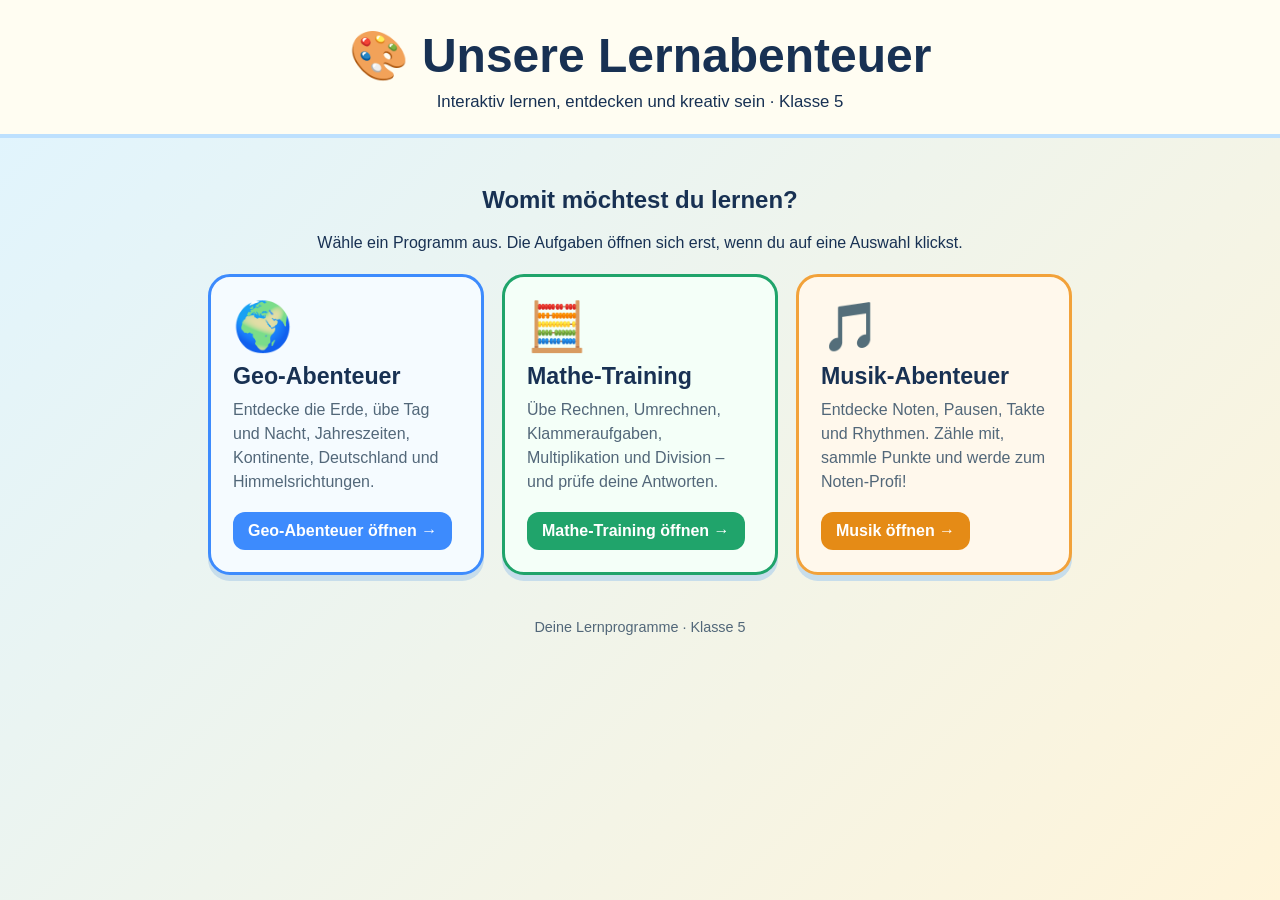
==== commit b68efb70: "Add files via upload" ====
--- a/index.html
+++ b/index.html
@@ -8,17 +8,18 @@
 :root{--ink:#183153;--blue:#3d8bfd;--green:#20a46b;--line:#d7e8f5;--muted:#526779}
 *{box-sizing:border-box}body{margin:0;min-height:100vh;font-family:"Trebuchet MS",Arial,sans-serif;color:var(--ink);background:linear-gradient(135deg,#dff4ff,#fff4d9)}
 header{text-align:center;padding:28px 16px 22px;background:#fffdf2;border-bottom:4px solid #bde0fe}h1{font-size:clamp(1.9rem,4vw,3rem);margin:0}header p{margin:8px 0 0;font-size:1.05rem}
-main{max-width:900px;margin:auto;padding:28px 18px}.intro{text-align:center;margin:0 auto 22px;max-width:650px}.choices{display:grid;grid-template-columns:repeat(auto-fit,minmax(260px,1fr));gap:18px}.choice{display:flex;flex-direction:column;align-items:flex-start;text-decoration:none;color:var(--ink);padding:22px;background:#fff;border:3px solid var(--line);border-radius:22px;box-shadow:0 6px 0 #c7ddeb;transition:transform .12s,box-shadow .12s}.choice:hover{transform:translateY(-3px);box-shadow:0 9px 0 #c7ddeb}.choice.geo{background:#f5fbff;border-color:#3d8bfd}.choice.math{background:#f4fff8;border-color:#20a46b}.emoji{font-size:3rem;margin-bottom:8px}.choice h2{margin:0 0 8px;font-size:1.45rem}.choice p{margin:0 0 18px;line-height:1.5;color:var(--muted)}.go{margin-top:auto;display:inline-block;padding:10px 15px;border-radius:12px;color:white;font-weight:bold;background:var(--blue)}.math .go{background:var(--green)}footer{text-align:center;color:var(--muted);padding:16px;font-size:.9rem}
+main{max-width:900px;margin:auto;padding:28px 18px}.intro{text-align:center;margin:0 auto 22px;max-width:650px}.choices{display:grid;grid-template-columns:repeat(auto-fit,minmax(260px,1fr));gap:18px}.choice{display:flex;flex-direction:column;align-items:flex-start;text-decoration:none;color:var(--ink);padding:22px;background:#fff;border:3px solid var(--line);border-radius:22px;box-shadow:0 6px 0 #c7ddeb;transition:transform .12s,box-shadow .12s}.choice:hover{transform:translateY(-3px);box-shadow:0 9px 0 #c7ddeb}.choice.geo{background:#f5fbff;border-color:#3d8bfd}.choice.math{background:#f4fff8;border-color:#20a46b}.emoji{font-size:3rem;margin-bottom:8px}.choice h2{margin:0 0 8px;font-size:1.45rem}.choice p{margin:0 0 18px;line-height:1.5;color:var(--muted)}.go{margin-top:auto;display:inline-block;padding:10px 15px;border-radius:12px;color:white;font-weight:bold;background:var(--blue)}.math .go{background:var(--green)}.choice.music{background:#fff8ec;border-color:#f2a23a}.music .go{background:#e58b16}footer{text-align:center;color:var(--muted);padding:16px;font-size:.9rem}
 @media(max-width:600px){main{padding:20px 12px}.choice{padding:18px}}
 </style>
 </head>
 <body>
-<header><h1>🌟 Unsere Lernabenteuer</h1><p>Interaktiv lernen und üben · Klasse 5 Gymnasium</p></header>
+<header><h1>🎨 Unsere Lernabenteuer</h1><p>Interaktiv lernen, entdecken und kreativ sein · Klasse 5</p></header>
 <main>
 <div class="intro"><h2>Womit möchtest du lernen?</h2><p>Wähle ein Programm aus. Die Aufgaben öffnen sich erst, wenn du auf eine Auswahl klickst.</p></div>
 <div class="choices">
 <a class="choice geo" href="geo.html"><div class="emoji" aria-hidden="true">🌍</div><h2>Geo-Abenteuer</h2><p>Entdecke die Erde, übe Tag und Nacht, Jahreszeiten, Kontinente, Deutschland und Himmelsrichtungen.</p><span class="go">Geo-Abenteuer öffnen →</span></a>
 <a class="choice math" href="index2.html"><div class="emoji" aria-hidden="true">🧮</div><h2>Mathe-Training</h2><p>Übe Rechnen, Umrechnen, Klammeraufgaben, Multiplikation und Division – und prüfe deine Antworten.</p><span class="go">Mathe-Training öffnen →</span></a>
+<a class="choice music" href="musik.html"><div class="emoji" aria-hidden="true">🎵</div><h2>Musik-Abenteuer</h2><p>Entdecke Noten, Pausen, Takte und Rhythmen. Zähle mit, sammle Punkte und werde zum Noten-Profi!</p><span class="go">Musik öffnen →</span></a>
 </div>
 </main><footer>Deine Lernprogramme · Klasse 5</footer>
 </body></html>
